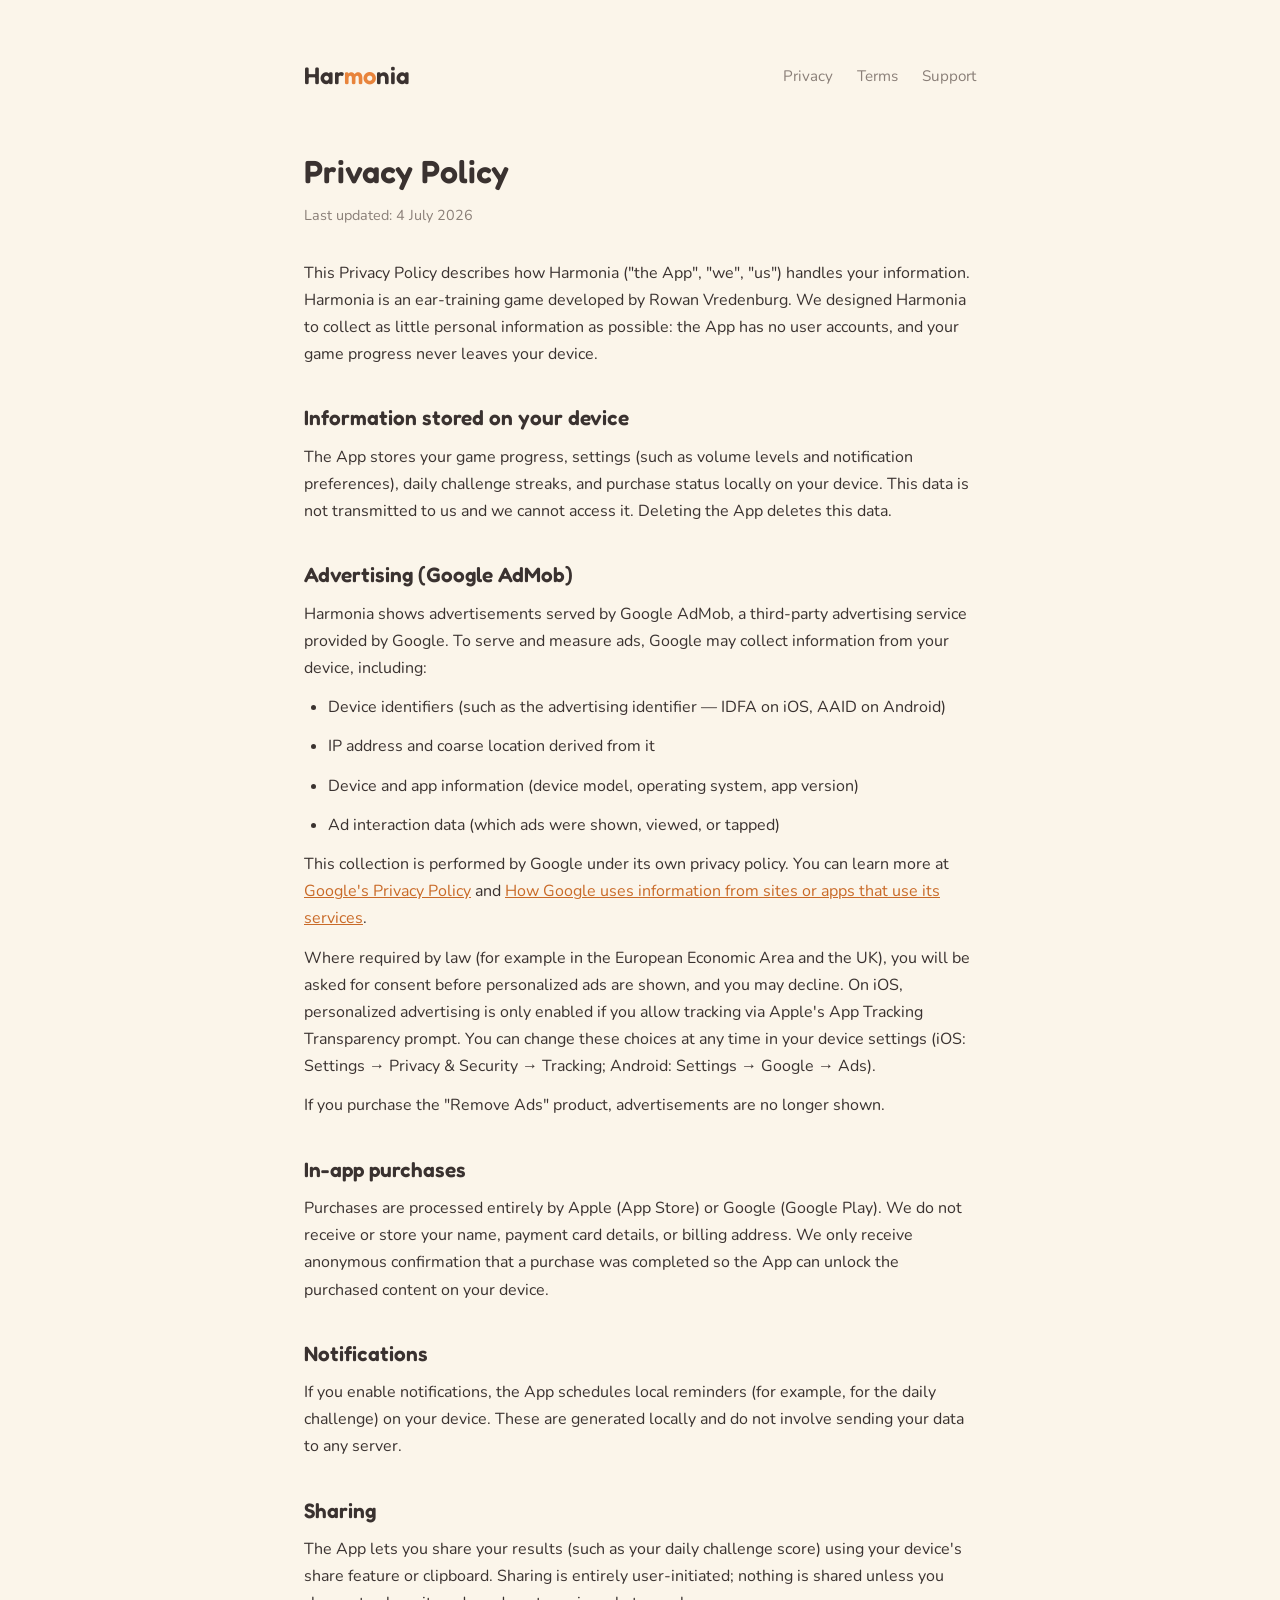
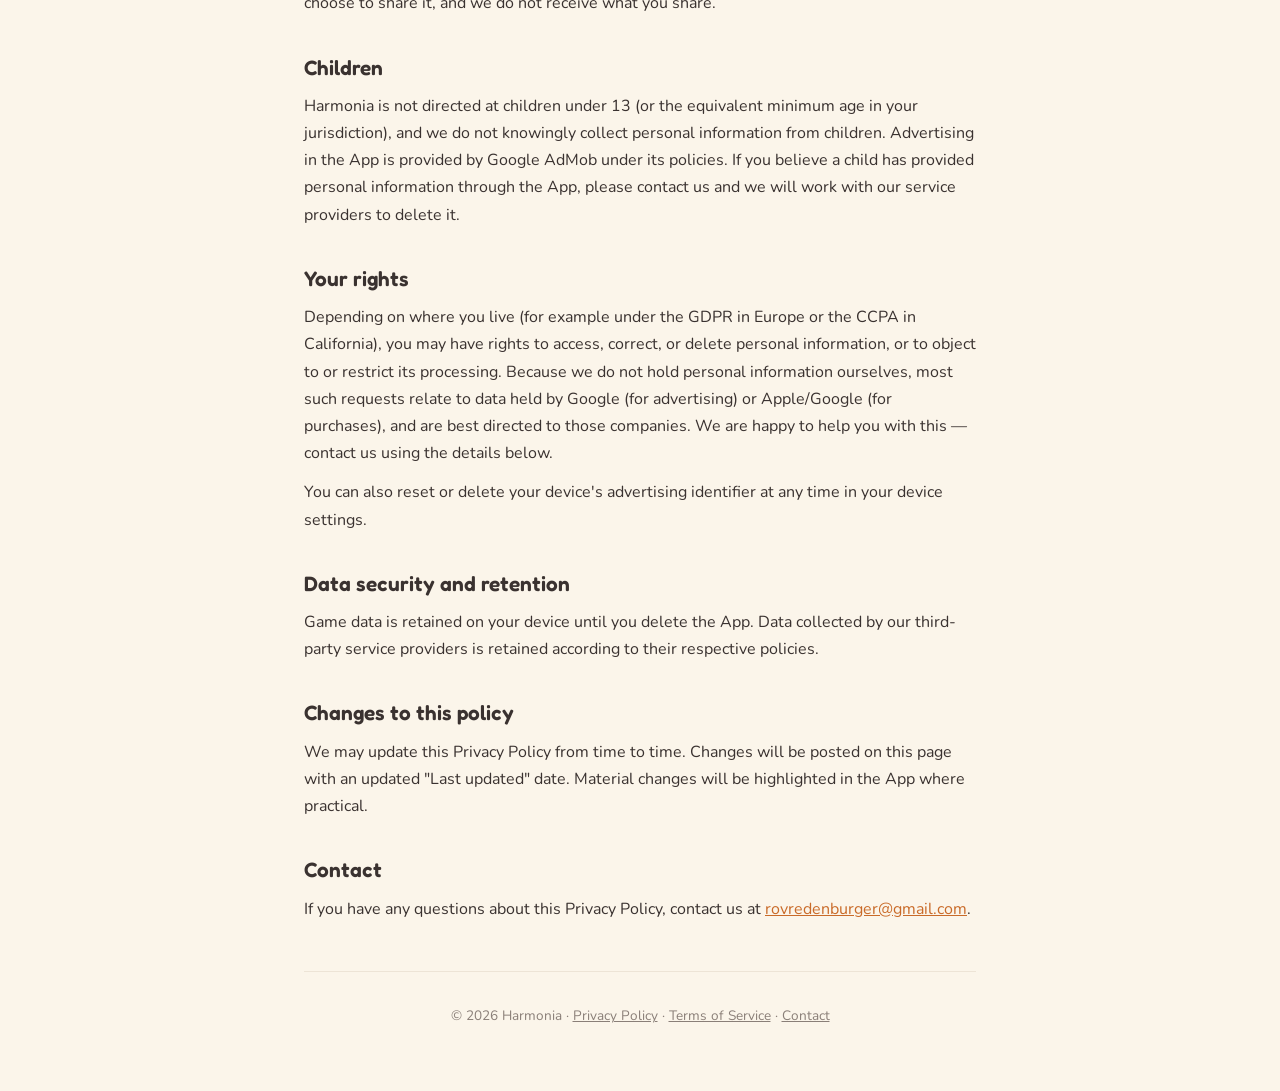
==== privacy/index.html @ 81aa3479 "Initial Harmonia website: landing, privacy policy, terms of service Co-Authored-By: Claude Fable 5 <" ====
<!DOCTYPE html>
<html lang="en">
<head>
<meta charset="UTF-8">
<meta name="viewport" content="width=device-width, initial-scale=1.0">
<title>Privacy Policy — Harmonia</title>
<link rel="preconnect" href="https://fonts.googleapis.com">
<link rel="preconnect" href="https://fonts.gstatic.com" crossorigin>
<link href="https://fonts.googleapis.com/css2?family=Fredoka:wght@400;500;600&family=Nunito:wght@400;600;700&display=swap" rel="stylesheet">
<link rel="stylesheet" href="/style.css">
</head>
<body>
<div class="container">
  <header class="site">
    <a class="brand" href="/">Har<span>mo</span>nia</a>
    <nav>
      <a href="/privacy/">Privacy</a>
      <a href="/terms/">Terms</a>
      <a href="mailto:rovredenburger@gmail.com">Support</a>
    </nav>
  </header>

  <article>
    <h1>Privacy Policy</h1>
    <p class="updated">Last updated: 4 July 2026</p>

    <p>This Privacy Policy describes how Harmonia ("the App", "we", "us") handles your information. Harmonia is an ear-training game developed by Rowan Vredenburg. We designed Harmonia to collect as little personal information as possible: the App has no user accounts, and your game progress never leaves your device.</p>

    <h2>Information stored on your device</h2>
    <p>The App stores your game progress, settings (such as volume levels and notification preferences), daily challenge streaks, and purchase status locally on your device. This data is not transmitted to us and we cannot access it. Deleting the App deletes this data.</p>

    <h2>Advertising (Google AdMob)</h2>
    <p>Harmonia shows advertisements served by Google AdMob, a third-party advertising service provided by Google. To serve and measure ads, Google may collect information from your device, including:</p>
    <ul>
      <li>Device identifiers (such as the advertising identifier — IDFA on iOS, AAID on Android)</li>
      <li>IP address and coarse location derived from it</li>
      <li>Device and app information (device model, operating system, app version)</li>
      <li>Ad interaction data (which ads were shown, viewed, or tapped)</li>
    </ul>
    <p>This collection is performed by Google under its own privacy policy. You can learn more at <a href="https://policies.google.com/privacy" rel="noopener">Google's Privacy Policy</a> and <a href="https://policies.google.com/technologies/partner-sites" rel="noopener">How Google uses information from sites or apps that use its services</a>.</p>
    <p>Where required by law (for example in the European Economic Area and the UK), you will be asked for consent before personalized ads are shown, and you may decline. On iOS, personalized advertising is only enabled if you allow tracking via Apple's App Tracking Transparency prompt. You can change these choices at any time in your device settings (iOS: Settings → Privacy &amp; Security → Tracking; Android: Settings → Google → Ads).</p>
    <p>If you purchase the "Remove Ads" product, advertisements are no longer shown.</p>

    <h2>In-app purchases</h2>
    <p>Purchases are processed entirely by Apple (App Store) or Google (Google Play). We do not receive or store your name, payment card details, or billing address. We only receive anonymous confirmation that a purchase was completed so the App can unlock the purchased content on your device.</p>

    <h2>Notifications</h2>
    <p>If you enable notifications, the App schedules local reminders (for example, for the daily challenge) on your device. These are generated locally and do not involve sending your data to any server.</p>

    <h2>Sharing</h2>
    <p>The App lets you share your results (such as your daily challenge score) using your device's share feature or clipboard. Sharing is entirely user-initiated; nothing is shared unless you choose to share it, and we do not receive what you share.</p>

    <h2>Children</h2>
    <p>Harmonia is not directed at children under 13 (or the equivalent minimum age in your jurisdiction), and we do not knowingly collect personal information from children. Advertising in the App is provided by Google AdMob under its policies. If you believe a child has provided personal information through the App, please contact us and we will work with our service providers to delete it.</p>

    <h2>Your rights</h2>
    <p>Depending on where you live (for example under the GDPR in Europe or the CCPA in California), you may have rights to access, correct, or delete personal information, or to object to or restrict its processing. Because we do not hold personal information ourselves, most such requests relate to data held by Google (for advertising) or Apple/Google (for purchases), and are best directed to those companies. We are happy to help you with this — contact us using the details below.</p>
    <p>You can also reset or delete your device's advertising identifier at any time in your device settings.</p>

    <h2>Data security and retention</h2>
    <p>Game data is retained on your device until you delete the App. Data collected by our third-party service providers is retained according to their respective policies.</p>

    <h2>Changes to this policy</h2>
    <p>We may update this Privacy Policy from time to time. Changes will be posted on this page with an updated "Last updated" date. Material changes will be highlighted in the App where practical.</p>

    <h2>Contact</h2>
    <p>If you have any questions about this Privacy Policy, contact us at <a href="mailto:rovredenburger@gmail.com">rovredenburger@gmail.com</a>.</p>
  </article>

  <footer class="site">
    <p>© 2026 Harmonia · <a href="/privacy/">Privacy Policy</a> · <a href="/terms/">Terms of Service</a> · <a href="mailto:rovredenburger@gmail.com">Contact</a></p>
  </footer>
</div>
</body>
</html>
---- style.css ----
:root {
  --cream: #FBF5EA;
  --ink: #3A3230;
  --accent: #E8843C;
  --accent-dark: #C96A28;
  --card: #FFFFFF;
  --muted: #8A7F78;
}

* { margin: 0; padding: 0; box-sizing: border-box; }

body {
  background: var(--cream);
  color: var(--ink);
  font-family: 'Nunito', -apple-system, sans-serif;
  line-height: 1.7;
  -webkit-font-smoothing: antialiased;
}

h1, h2, h3, .brand {
  font-family: 'Fredoka', 'Nunito', sans-serif;
  font-weight: 600;
}

.container {
  max-width: 720px;
  margin: 0 auto;
  padding: 2rem 1.5rem 4rem;
}

header.site {
  padding: 1.5rem 0;
  display: flex;
  align-items: center;
  justify-content: space-between;
}

.brand {
  font-size: 1.5rem;
  color: var(--ink);
  text-decoration: none;
}

.brand span { color: var(--accent); }

nav a {
  color: var(--muted);
  text-decoration: none;
  margin-left: 1.25rem;
  font-size: 0.95rem;
}

nav a:hover { color: var(--accent); }

.hero {
  text-align: center;
  padding: 4rem 0 3rem;
}

.hero h1 {
  font-size: 3rem;
  margin-bottom: 0.75rem;
}

.hero .tagline {
  font-size: 1.25rem;
  color: var(--muted);
  max-width: 480px;
  margin: 0 auto 2rem;
}

.note-badge {
  font-size: 4rem;
  display: block;
  margin-bottom: 1rem;
}

.cta {
  display: inline-block;
  background: var(--accent);
  color: #fff;
  font-family: 'Fredoka', sans-serif;
  font-size: 1.1rem;
  padding: 0.9rem 2.2rem;
  border-radius: 999px;
  text-decoration: none;
  transition: background 0.15s;
}

.cta:hover { background: var(--accent-dark); }

.cta.soon {
  background: var(--card);
  color: var(--muted);
  border: 2px solid #E5DCCE;
  cursor: default;
}

.features {
  display: grid;
  grid-template-columns: repeat(auto-fit, minmax(200px, 1fr));
  gap: 1rem;
  margin: 3rem 0;
}

.feature {
  background: var(--card);
  border-radius: 20px;
  padding: 1.5rem;
  text-align: center;
  box-shadow: 0 2px 8px rgba(58, 50, 48, 0.06);
}

.feature .emoji { font-size: 2rem; display: block; margin-bottom: 0.5rem; }

.feature h3 { font-size: 1.05rem; margin-bottom: 0.25rem; }

.feature p { font-size: 0.9rem; color: var(--muted); }

article h1 { font-size: 2rem; margin: 1.5rem 0 0.25rem; }

article .updated {
  color: var(--muted);
  font-size: 0.9rem;
  margin-bottom: 2rem;
}

article h2 {
  font-size: 1.3rem;
  margin: 2rem 0 0.5rem;
}

article p, article li { margin-bottom: 0.75rem; }

article ul { padding-left: 1.5rem; }

article a { color: var(--accent-dark); }

footer.site {
  text-align: center;
  color: var(--muted);
  font-size: 0.85rem;
  padding: 2rem 0 0;
  border-top: 1px solid #EDE4D6;
  margin-top: 3rem;
}

footer.site a { color: var(--muted); }
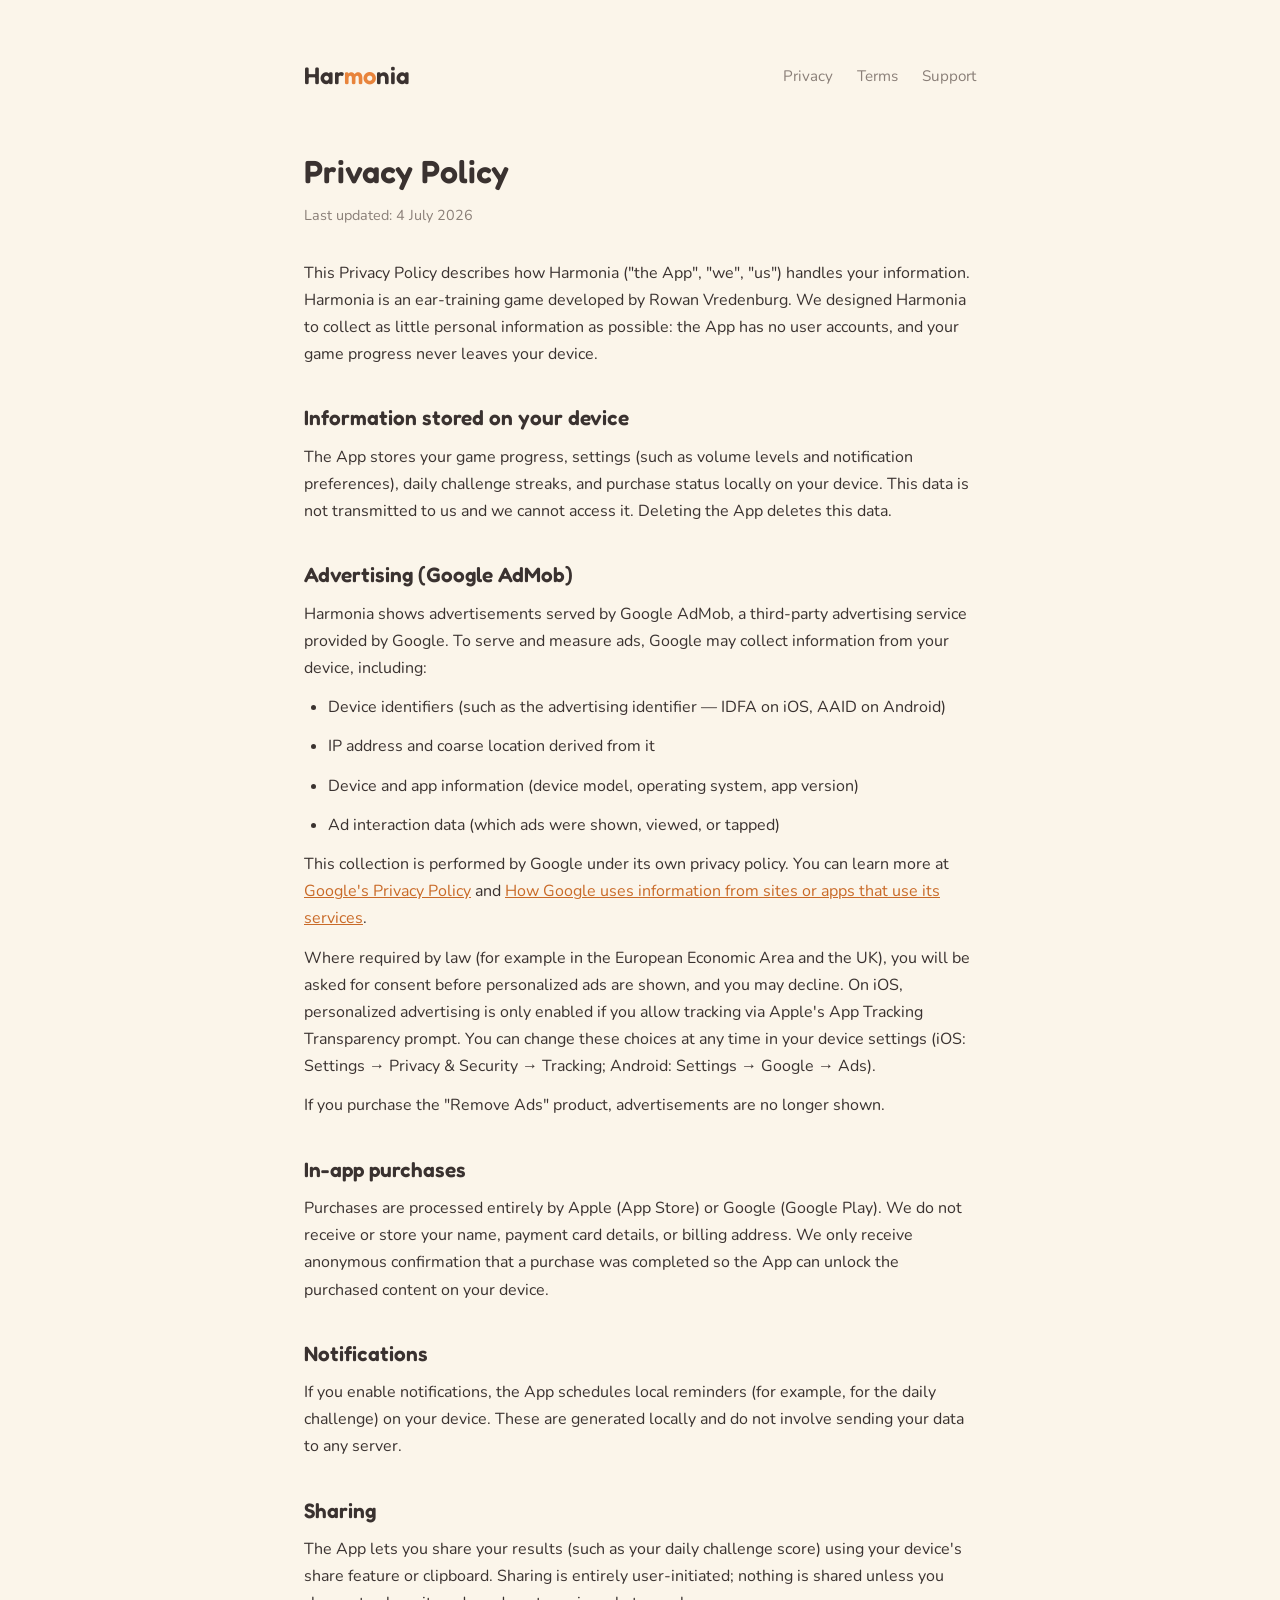
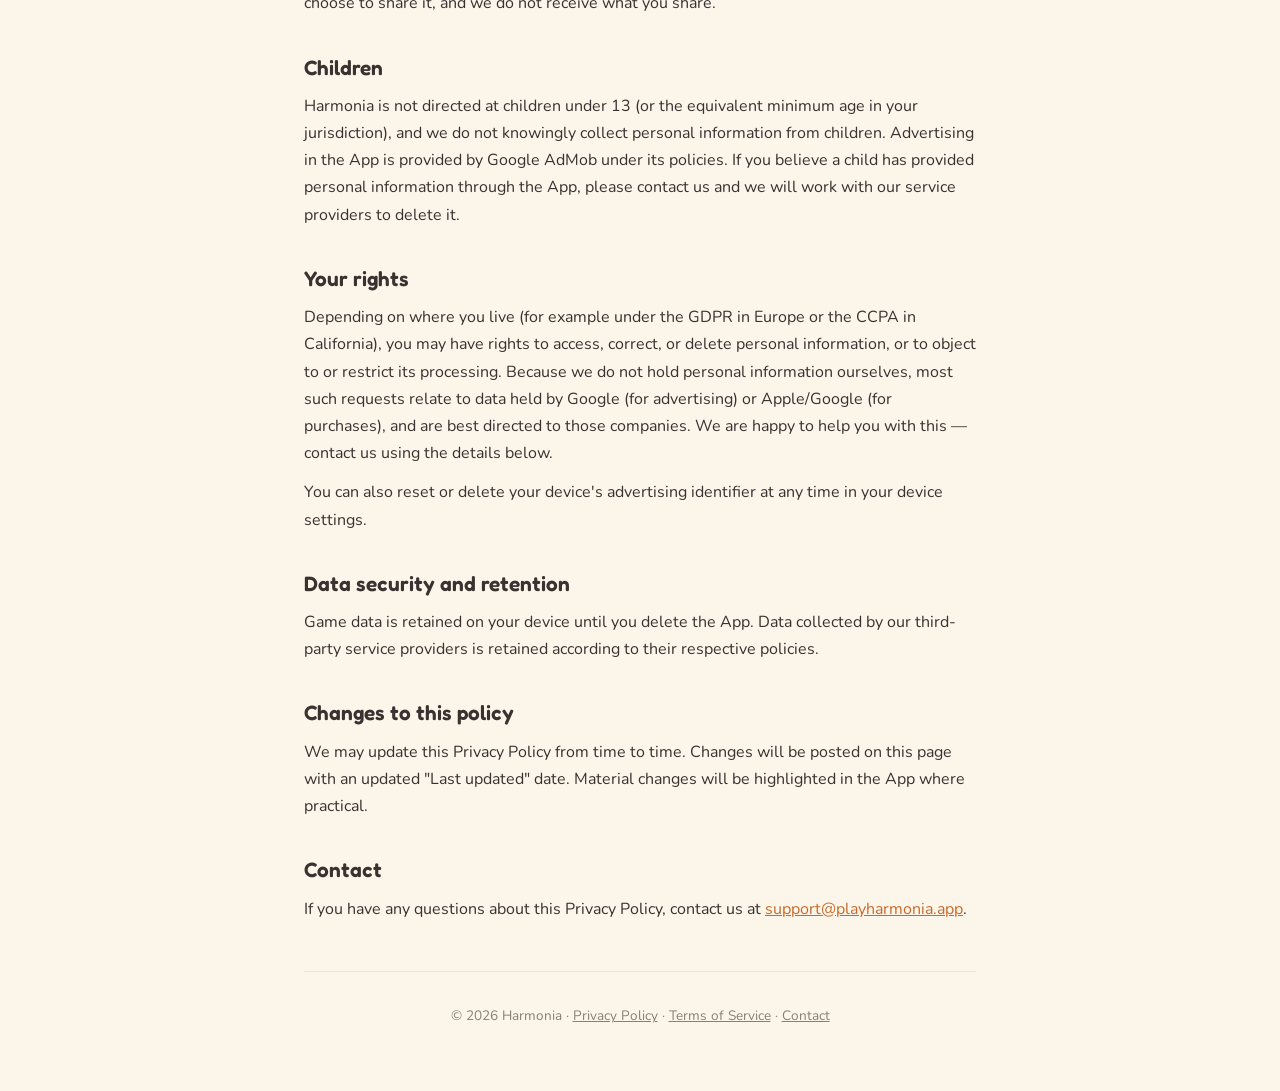
==== commit 261e9292: "Use support@playharmonia.app contact, set Ontario governing law Co-Authored-By: Claude Fable 5 <nore" ====
--- a/privacy/index.html
+++ b/privacy/index.html
@@ -16,7 +16,7 @@
     <nav>
       <a href="/privacy/">Privacy</a>
       <a href="/terms/">Terms</a>
-      <a href="mailto:rovredenburger@gmail.com">Support</a>
+      <a href="mailto:support@playharmonia.app">Support</a>
     </nav>
   </header>
 
@@ -64,11 +64,11 @@
     <p>We may update this Privacy Policy from time to time. Changes will be posted on this page with an updated "Last updated" date. Material changes will be highlighted in the App where practical.</p>
 
     <h2>Contact</h2>
-    <p>If you have any questions about this Privacy Policy, contact us at <a href="mailto:rovredenburger@gmail.com">rovredenburger@gmail.com</a>.</p>
+    <p>If you have any questions about this Privacy Policy, contact us at <a href="mailto:support@playharmonia.app">support@playharmonia.app</a>.</p>
   </article>
 
   <footer class="site">
-    <p>© 2026 Harmonia · <a href="/privacy/">Privacy Policy</a> · <a href="/terms/">Terms of Service</a> · <a href="mailto:rovredenburger@gmail.com">Contact</a></p>
+    <p>© 2026 Harmonia · <a href="/privacy/">Privacy Policy</a> · <a href="/terms/">Terms of Service</a> · <a href="mailto:support@playharmonia.app">Contact</a></p>
   </footer>
 </div>
 </body>
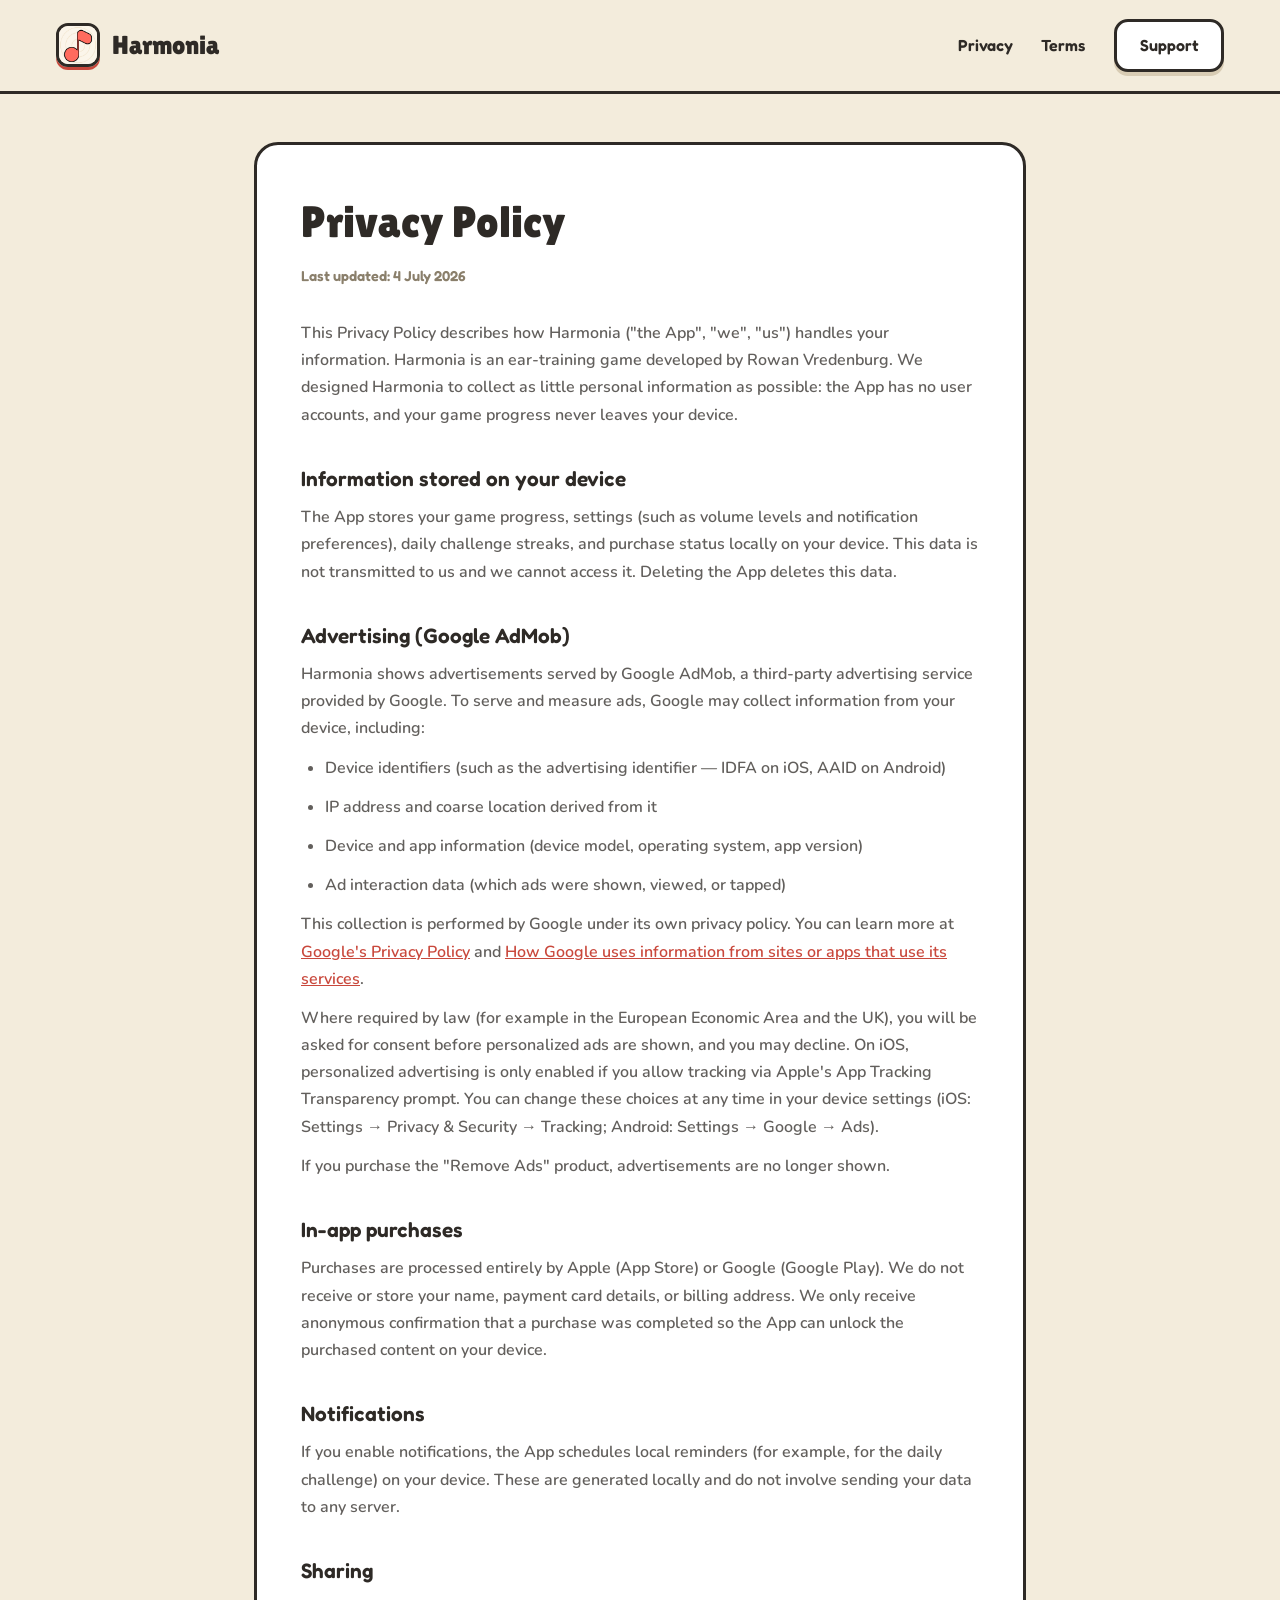
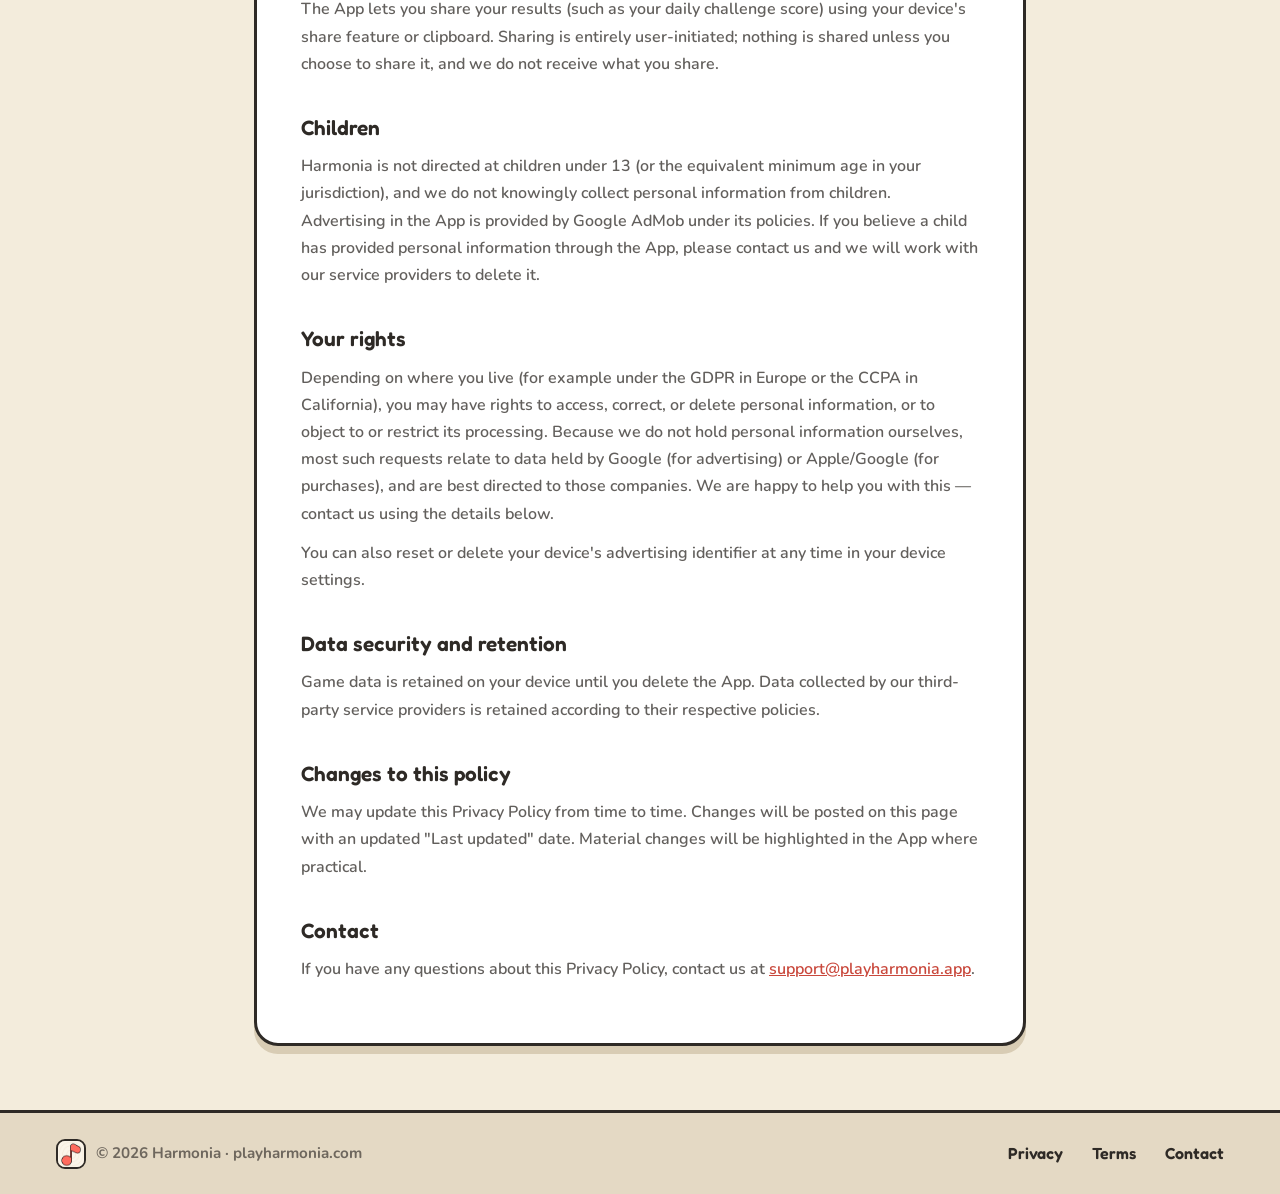
==== commit 9f9db388: "Update site copy and restyle legal pages - New hero: MUSIC PUZZLE GAME chip, two-line headline, shor" ====
--- a/privacy/index.html
+++ b/privacy/index.html
@@ -6,21 +6,26 @@
 <title>Privacy Policy — Harmonia</title>
 <link rel="preconnect" href="https://fonts.googleapis.com">
 <link rel="preconnect" href="https://fonts.gstatic.com" crossorigin>
-<link href="https://fonts.googleapis.com/css2?family=Fredoka:wght@400;500;600&family=Nunito:wght@400;600;700&display=swap" rel="stylesheet">
+<link href="https://fonts.googleapis.com/css2?family=Lilita+One&family=Fredoka:wght@400;500;600;700&family=Nunito:wght@400;600;700;800&display=swap" rel="stylesheet">
+<link rel="icon" type="image/png" href="/assets/icon.png">
 <link rel="stylesheet" href="/style.css">
 </head>
-<body>
+<body class="landing">
+
+<nav class="lp-nav">
+  <a class="lp-brand" href="/">
+    <img src="/assets/icon.png" alt="Harmonia icon">
+    <span>Harmonia</span>
+  </a>
+  <div class="lp-nav-links">
+    <a href="/privacy/">Privacy</a>
+    <a href="/terms/">Terms</a>
+    <a class="lp-btn lp-btn-white" href="mailto:support@playharmonia.app">Support</a>
+  </div>
+</nav>
+
 <div class="container">
-  <header class="site">
-    <a class="brand" href="/">Har<span>mo</span>nia</a>
-    <nav>
-      <a href="/privacy/">Privacy</a>
-      <a href="/terms/">Terms</a>
-      <a href="mailto:support@playharmonia.app">Support</a>
-    </nav>
-  </header>
-
-  <article>
+  <article class="lp-legal">
     <h1>Privacy Policy</h1>
     <p class="updated">Last updated: 4 July 2026</p>
 
@@ -66,10 +71,18 @@
     <h2>Contact</h2>
     <p>If you have any questions about this Privacy Policy, contact us at <a href="mailto:support@playharmonia.app">support@playharmonia.app</a>.</p>
   </article>
+</div>
 
-  <footer class="site">
-    <p>© 2026 Harmonia · <a href="/privacy/">Privacy Policy</a> · <a href="/terms/">Terms of Service</a> · <a href="mailto:support@playharmonia.app">Contact</a></p>
-  </footer>
-</div>
+<footer class="lp-footer">
+  <div class="lp-footer-brand">
+    <img src="/assets/icon.png" alt="">
+    <span>© 2026 Harmonia · playharmonia.com</span>
+  </div>
+  <div class="lp-footer-links">
+    <a href="/privacy/">Privacy</a>
+    <a href="/terms/">Terms</a>
+    <a href="mailto:support@playharmonia.app">Contact</a>
+  </div>
+</footer>
 </body>
 </html>
--- a/style.css
+++ b/style.css
@@ -1,16 +1,30 @@
+/* ============================================================
+   Harmonia — paper & play design language
+   Flat fills · 3px ink outlines · hard offset shadows
+   Lilita One (display) / Fredoka (UI) / Nunito (body)
+   ============================================================ */
+
 :root {
-  --cream: #FBF5EA;
-  --ink: #3A3230;
-  --accent: #E8843C;
-  --accent-dark: #C96A28;
+  --paper: #F3ECDC;
+  --paper-dark: #E4D9C4;
+  --ink: #2E2A26;
+  --ink-soft: rgba(46, 42, 38, 0.6);
+  --muted: #8A7F6B;
+  --coral: #FF6B5E;
+  --coral-dark: #C9483C;
+  --green: #63DD8E;
+  --green-dark: #3DA163;
   --card: #FFFFFF;
-  --muted: #8A7F78;
+  --shadow: #D8CCB4;
+  --cream: #F3ECDC;      /* legacy alias used by legal pages */
+  --accent: #FF6B5E;     /* legacy alias */
+  --accent-dark: #C9483C;/* legacy alias */
 }
 
 * { margin: 0; padding: 0; box-sizing: border-box; }
 
 body {
-  background: var(--cream);
+  background: var(--paper);
   color: var(--ink);
   font-family: 'Nunito', -apple-system, sans-serif;
   line-height: 1.7;
@@ -22,127 +36,520 @@
   font-weight: 600;
 }
 
-.container {
-  max-width: 720px;
-  margin: 0 auto;
-  padding: 2rem 1.5rem 4rem;
-}
-
-header.site {
-  padding: 1.5rem 0;
+a { color: var(--coral-dark); }
+
+/* ------------------------------------------------------------
+   Shared buttons
+   ------------------------------------------------------------ */
+.lp-btn {
+  display: inline-flex;
+  align-items: center;
+  justify-content: center;
+  gap: 10px;
+  font-family: 'Fredoka', sans-serif;
+  font-weight: 600;
+  font-size: 1rem;
+  text-decoration: none;
+  border: 3px solid var(--ink);
+  border-radius: 14px;
+  padding: 0.6rem 1.4rem;
+  transition: transform 0.08s ease, box-shadow 0.08s ease;
+}
+
+.lp-btn:active { transform: translateY(3px); box-shadow: none !important; }
+
+.lp-btn-white {
+  background: var(--card);
+  color: var(--ink);
+  box-shadow: 0 4px 0 var(--shadow);
+}
+
+.lp-btn-coral {
+  background: var(--coral);
+  color: #fff;
+  box-shadow: 0 4px 0 var(--coral-dark);
+}
+
+.lp-btn-big {
+  font-size: 1.2rem;
+  border-radius: 18px;
+  padding: 1rem 2rem;
+  box-shadow: 0 6px 0 var(--shadow);
+}
+
+.lp-btn-coral.lp-btn-big {
+  font-family: 'Lilita One', 'Fredoka', sans-serif;
+  font-weight: 400;
+  letter-spacing: 0.02em;
+  box-shadow: 0 6px 0 var(--coral-dark);
+}
+
+/* ------------------------------------------------------------
+   Nav
+   ------------------------------------------------------------ */
+.lp-nav {
   display: flex;
   align-items: center;
   justify-content: space-between;
-}
-
-.brand {
-  font-size: 1.5rem;
+  padding: 1.2rem 3.5rem;
+  border-bottom: 3px solid var(--ink);
+  background: var(--paper);
+  flex-wrap: wrap;
+  gap: 1rem;
+}
+
+.lp-brand {
+  display: flex;
+  align-items: center;
+  gap: 12px;
+  text-decoration: none;
+  color: var(--ink);
+  font-family: 'Lilita One', 'Fredoka', sans-serif;
+  font-size: 1.6rem;
+}
+
+.lp-brand img {
+  width: 44px;
+  height: 44px;
+  border-radius: 12px;
+  border: 3px solid var(--ink);
+  box-shadow: 0 3px 0 var(--coral-dark);
+}
+
+.lp-nav-links {
+  display: flex;
+  align-items: center;
+  gap: 1.8rem;
+}
+
+.lp-nav-links > a:not(.lp-btn) {
+  font-family: 'Fredoka', sans-serif;
+  font-weight: 600;
   color: var(--ink);
   text-decoration: none;
 }
 
-.brand span { color: var(--accent); }
-
-nav a {
+.lp-nav-links > a:not(.lp-btn):hover { color: var(--coral); }
+
+/* ------------------------------------------------------------
+   Hero
+   ------------------------------------------------------------ */
+.lp-hero {
+  position: relative;
+  display: flex;
+  gap: 3.5rem;
+  align-items: center;
+  padding: 4.5rem 3.5rem 5rem;
+  max-width: 1440px;
+  margin: 0 auto;
+  overflow: hidden;
+}
+
+/* staff-line motif behind the hero */
+.lp-hero::before {
+  content: "";
+  position: absolute;
+  top: 120px;
+  left: 0;
+  right: 0;
+  height: 120px;
+  background: repeating-linear-gradient(180deg, transparent 0 24px, var(--paper-dark) 24px 27px);
+  opacity: 0.55;
+  pointer-events: none;
+}
+
+.lp-hero-copy {
+  position: relative;
+  flex: 1;
+  max-width: 680px;
+}
+
+.lp-badge {
+  display: inline-block;
+  padding: 0.35rem 1rem;
+  border-radius: 999px;
+  background: #B3E0C5;
+  border: 3px solid var(--ink);
+  font-family: 'Fredoka', sans-serif;
+  font-weight: 600;
+  font-size: 0.85rem;
+  letter-spacing: 0.15em;
+}
+
+.lp-headline {
+  font-family: 'Lilita One', 'Fredoka', sans-serif;
+  font-weight: 400;
+  font-size: clamp(3rem, 6vw, 4.75rem);
+  line-height: 1.02;
+  margin-top: 1.4rem;
+  color: var(--ink);
+}
+
+.lp-headline span { color: var(--coral); }
+
+.lp-lede {
+  font-weight: 700;
+  font-size: 1.2rem;
+  line-height: 1.55;
+  color: rgba(46, 42, 38, 0.75);
+  margin-top: 1.4rem;
+  max-width: 560px;
+}
+
+.lp-hero-ctas {
+  display: flex;
+  align-items: center;
+  gap: 1.1rem;
+  margin-top: 2.1rem;
+  flex-wrap: wrap;
+}
+
+.lp-store-badges {
+  display: flex;
+  gap: 0.9rem;
+  margin-top: 1.9rem;
+  flex-wrap: wrap;
+}
+
+.lp-store-badge {
+  display: flex;
+  align-items: center;
+  gap: 12px;
+  height: 54px;
+  padding: 0 1.2rem;
+  border-radius: 14px;
+  background: var(--ink);
+  color: #fff;
+  text-decoration: none;
+  font-family: 'Fredoka', sans-serif;
+  font-weight: 600;
+  font-size: 1.05rem;
+  line-height: 1.15;
+}
+
+.lp-store-badge svg {
+  width: 26px;
+  height: 26px;
+  flex: none;
+}
+
+.lp-play-circle {
+  width: 30px;
+  height: 30px;
+  border-radius: 50%;
+  background: #fff;
+  border: 3px solid var(--ink);
+  flex: none;
+  position: relative;
+}
+
+.lp-play-circle::after {
+  content: "";
+  position: absolute;
+  left: 9px;
+  top: 6px;
+  border-left: 10px solid var(--coral);
+  border-top: 6px solid transparent;
+  border-bottom: 6px solid transparent;
+}
+
+.lp-store-badge small {
+  display: block;
+  font-size: 0.6rem;
+  letter-spacing: 0.1em;
+  color: rgba(255, 255, 255, 0.7);
+}
+
+/* ------------------------------------------------------------
+   Phone + screenshot carousel
+   ------------------------------------------------------------ */
+.lp-hero-phone {
+  position: relative;
+  flex: none;
+  transform: rotate(2deg);
+}
+
+.lp-phone {
+  width: 330px;
+  height: 660px;
+  border-radius: 32px;
+  border: 3px solid var(--ink);
+  box-shadow: 0 10px 0 #CDBFA3;
+  background: var(--paper);
+  overflow: hidden;
+}
+
+.lp-phone-screen {
+  position: relative;
+  width: 100%;
+  height: 100%;
+}
+
+.lp-shot {
+  position: absolute;
+  inset: 0;
+  width: 100%;
+  height: 100%;
+  object-fit: cover;
+  opacity: 0;
+  transition: opacity 0.8s ease;
+}
+
+.lp-shot.active { opacity: 1; }
+
+.lp-shot-placeholder {
+  position: absolute;
+  inset: 0;
+  display: flex;
+  flex-direction: column;
+  align-items: center;
+  justify-content: center;
+  gap: 1rem;
+  text-align: center;
+  padding: 2rem;
+}
+
+.lp-shot-placeholder img {
+  width: 96px;
+  height: 96px;
+  border-radius: 24px;
+  border: 3px solid var(--ink);
+  box-shadow: 0 5px 0 var(--shadow);
+}
+
+.lp-shot-placeholder p {
+  font-family: 'Fredoka', sans-serif;
+  font-weight: 600;
   color: var(--muted);
+}
+
+.lp-sticker {
+  position: absolute;
+  top: -16px;
+  right: -18px;
+  padding: 0.5rem 1rem;
+  border-radius: 12px;
+  background: var(--green);
+  border: 3px solid var(--ink);
+  box-shadow: 0 4px 0 var(--green-dark);
+  font-family: 'Fredoka', sans-serif;
+  font-weight: 600;
+  font-size: 0.95rem;
+  transform: rotate(6deg);
+  white-space: nowrap;
+}
+
+/* ------------------------------------------------------------
+   Features
+   ------------------------------------------------------------ */
+.lp-features {
+  padding: 4rem 3.5rem 4.5rem;
+  background: var(--paper-dark);
+  border-top: 3px solid var(--ink);
+}
+
+.lp-features h2 {
+  font-family: 'Lilita One', 'Fredoka', sans-serif;
+  font-weight: 400;
+  font-size: clamp(2rem, 4vw, 2.75rem);
+  text-align: center;
+}
+
+.lp-features-sub {
+  text-align: center;
+  font-weight: 700;
+  font-size: 1.1rem;
+  color: var(--ink-soft);
+  margin: 0.5rem 0 2.5rem;
+}
+
+.lp-feature-grid {
+  display: grid;
+  grid-template-columns: repeat(auto-fit, minmax(240px, 1fr));
+  gap: 1.5rem;
+  max-width: 1330px;
+  margin: 0 auto;
+}
+
+.lp-feature-card {
+  background: var(--card);
+  border: 3px solid var(--ink);
+  border-radius: 20px;
+  box-shadow: 0 6px 0 #CDBFA3;
+  padding: 1.6rem 1.5rem;
+}
+
+.lp-feature-icon {
+  width: 56px;
+  height: 56px;
+  border-radius: 16px;
+  background: var(--paper);
+  border: 3px solid var(--ink);
+  display: flex;
+  align-items: center;
+  justify-content: center;
+  overflow: hidden;
+}
+
+.lp-feature-icon img {
+  width: 40px;
+  height: 40px;
+  border-radius: 10px;
+}
+
+.lp-feature-card h3 {
+  font-size: 1.3rem;
+  margin-top: 1rem;
+}
+
+.lp-feature-card p {
+  font-weight: 600;
+  font-size: 0.95rem;
+  line-height: 1.55;
+  color: rgba(46, 42, 38, 0.65);
+  margin-top: 0.5rem;
+}
+
+/* ------------------------------------------------------------
+   CTA band
+   ------------------------------------------------------------ */
+.lp-cta-band {
+  padding: 4rem 3.5rem;
+  border-top: 3px solid var(--ink);
+}
+
+.lp-cta-card {
+  max-width: 900px;
+  margin: 0 auto;
+  background: var(--coral);
+  border: 3px solid var(--ink);
+  border-radius: 24px;
+  box-shadow: 0 8px 0 var(--coral-dark);
+  padding: 2.75rem 3rem;
+  text-align: center;
+}
+
+.lp-cta-card h2 {
+  font-family: 'Lilita One', 'Fredoka', sans-serif;
+  font-weight: 400;
+  font-size: clamp(2rem, 4vw, 2.75rem);
+  color: #fff;
+  margin-bottom: 1.4rem;
+}
+
+.lp-cta-card p {
+  font-weight: 700;
+  font-size: 1.1rem;
+  color: #FFE2DD;
+  margin: 0.5rem 0 1.6rem;
+}
+
+/* ------------------------------------------------------------
+   Landing footer
+   ------------------------------------------------------------ */
+.lp-footer {
+  display: flex;
+  align-items: center;
+  justify-content: space-between;
+  padding: 1.6rem 3.5rem;
+  border-top: 3px solid var(--ink);
+  background: var(--paper-dark);
+  flex-wrap: wrap;
+  gap: 1rem;
+}
+
+.lp-footer-brand {
+  display: flex;
+  align-items: center;
+  gap: 10px;
+  font-weight: 700;
+  font-size: 0.95rem;
+  color: rgba(46, 42, 38, 0.65);
+}
+
+.lp-footer-brand img {
+  width: 30px;
+  height: 30px;
+  border-radius: 9px;
+  border: 2.5px solid var(--ink);
+}
+
+.lp-footer-links {
+  display: flex;
+  gap: 1.8rem;
+}
+
+.lp-footer-links a {
+  font-family: 'Fredoka', sans-serif;
+  font-weight: 600;
+  color: var(--ink);
   text-decoration: none;
-  margin-left: 1.25rem;
-  font-size: 0.95rem;
-}
-
-nav a:hover { color: var(--accent); }
-
-.hero {
-  text-align: center;
-  padding: 4rem 0 3rem;
-}
-
-.hero h1 {
-  font-size: 3rem;
-  margin-bottom: 0.75rem;
-}
-
-.hero .tagline {
-  font-size: 1.25rem;
-  color: var(--muted);
-  max-width: 480px;
-  margin: 0 auto 2rem;
-}
-
-.note-badge {
-  font-size: 4rem;
-  display: block;
-  margin-bottom: 1rem;
-}
-
-.cta {
-  display: inline-block;
-  background: var(--accent);
-  color: #fff;
-  font-family: 'Fredoka', sans-serif;
-  font-size: 1.1rem;
-  padding: 0.9rem 2.2rem;
-  border-radius: 999px;
-  text-decoration: none;
-  transition: background 0.15s;
-}
-
-.cta:hover { background: var(--accent-dark); }
-
-.cta.soon {
+}
+
+.lp-footer-links a:hover { color: var(--coral); }
+
+/* ------------------------------------------------------------
+   Responsive
+   ------------------------------------------------------------ */
+@media (max-width: 980px) {
+  .lp-hero { flex-direction: column; padding: 3rem 1.5rem; }
+  .lp-hero-phone { transform: rotate(0deg); margin-top: 1rem; }
+  .lp-nav, .lp-features, .lp-cta-band, .lp-footer { padding-left: 1.5rem; padding-right: 1.5rem; }
+  .lp-sticker { right: 0; }
+}
+
+@media (max-width: 480px) {
+  .lp-phone { width: 280px; height: 560px; }
+  .lp-nav-links { gap: 1rem; }
+}
+
+/* ============================================================
+   Legal pages (privacy / terms) — landing-style card layout
+   ============================================================ */
+.container {
+  max-width: 820px;
+  margin: 0 auto;
+  padding: 3rem 1.5rem 4rem;
+}
+
+.lp-legal {
   background: var(--card);
-  color: var(--muted);
-  border: 2px solid #E5DCCE;
-  cursor: default;
-}
-
-.features {
-  display: grid;
-  grid-template-columns: repeat(auto-fit, minmax(200px, 1fr));
-  gap: 1rem;
-  margin: 3rem 0;
-}
-
-.feature {
-  background: var(--card);
-  border-radius: 20px;
-  padding: 1.5rem;
-  text-align: center;
-  box-shadow: 0 2px 8px rgba(58, 50, 48, 0.06);
-}
-
-.feature .emoji { font-size: 2rem; display: block; margin-bottom: 0.5rem; }
-
-.feature h3 { font-size: 1.05rem; margin-bottom: 0.25rem; }
-
-.feature p { font-size: 0.9rem; color: var(--muted); }
-
-article h1 { font-size: 2rem; margin: 1.5rem 0 0.25rem; }
-
-article .updated {
+  border: 3px solid var(--ink);
+  border-radius: 24px;
+  box-shadow: 0 8px 0 var(--shadow);
+  padding: 2.5rem 2.75rem 3rem;
+}
+
+.lp-legal h1 {
+  font-family: 'Lilita One', 'Fredoka', sans-serif;
+  font-weight: 400;
+  font-size: clamp(2rem, 4vw, 2.75rem);
+  margin-bottom: 0.25rem;
+}
+
+.lp-legal .updated {
+  font-family: 'Fredoka', sans-serif;
+  font-weight: 600;
   color: var(--muted);
   font-size: 0.9rem;
   margin-bottom: 2rem;
 }
 
-article h2 {
+.lp-legal h2 {
   font-size: 1.3rem;
   margin: 2rem 0 0.5rem;
 }
 
-article p, article li { margin-bottom: 0.75rem; }
-
-article ul { padding-left: 1.5rem; }
-
-article a { color: var(--accent-dark); }
-
-footer.site {
-  text-align: center;
-  color: var(--muted);
-  font-size: 0.85rem;
-  padding: 2rem 0 0;
-  border-top: 1px solid #EDE4D6;
-  margin-top: 3rem;
-}
-
-footer.site a { color: var(--muted); }
+.lp-legal p, .lp-legal li {
+  font-weight: 600;
+  color: rgba(46, 42, 38, 0.75);
+  margin-bottom: 0.75rem;
+}
+
+.lp-legal ul { padding-left: 1.5rem; }
+
+.lp-legal a { color: var(--coral-dark); }
+
+@media (max-width: 600px) {
+  .lp-legal { padding: 1.75rem 1.4rem 2rem; }
+}
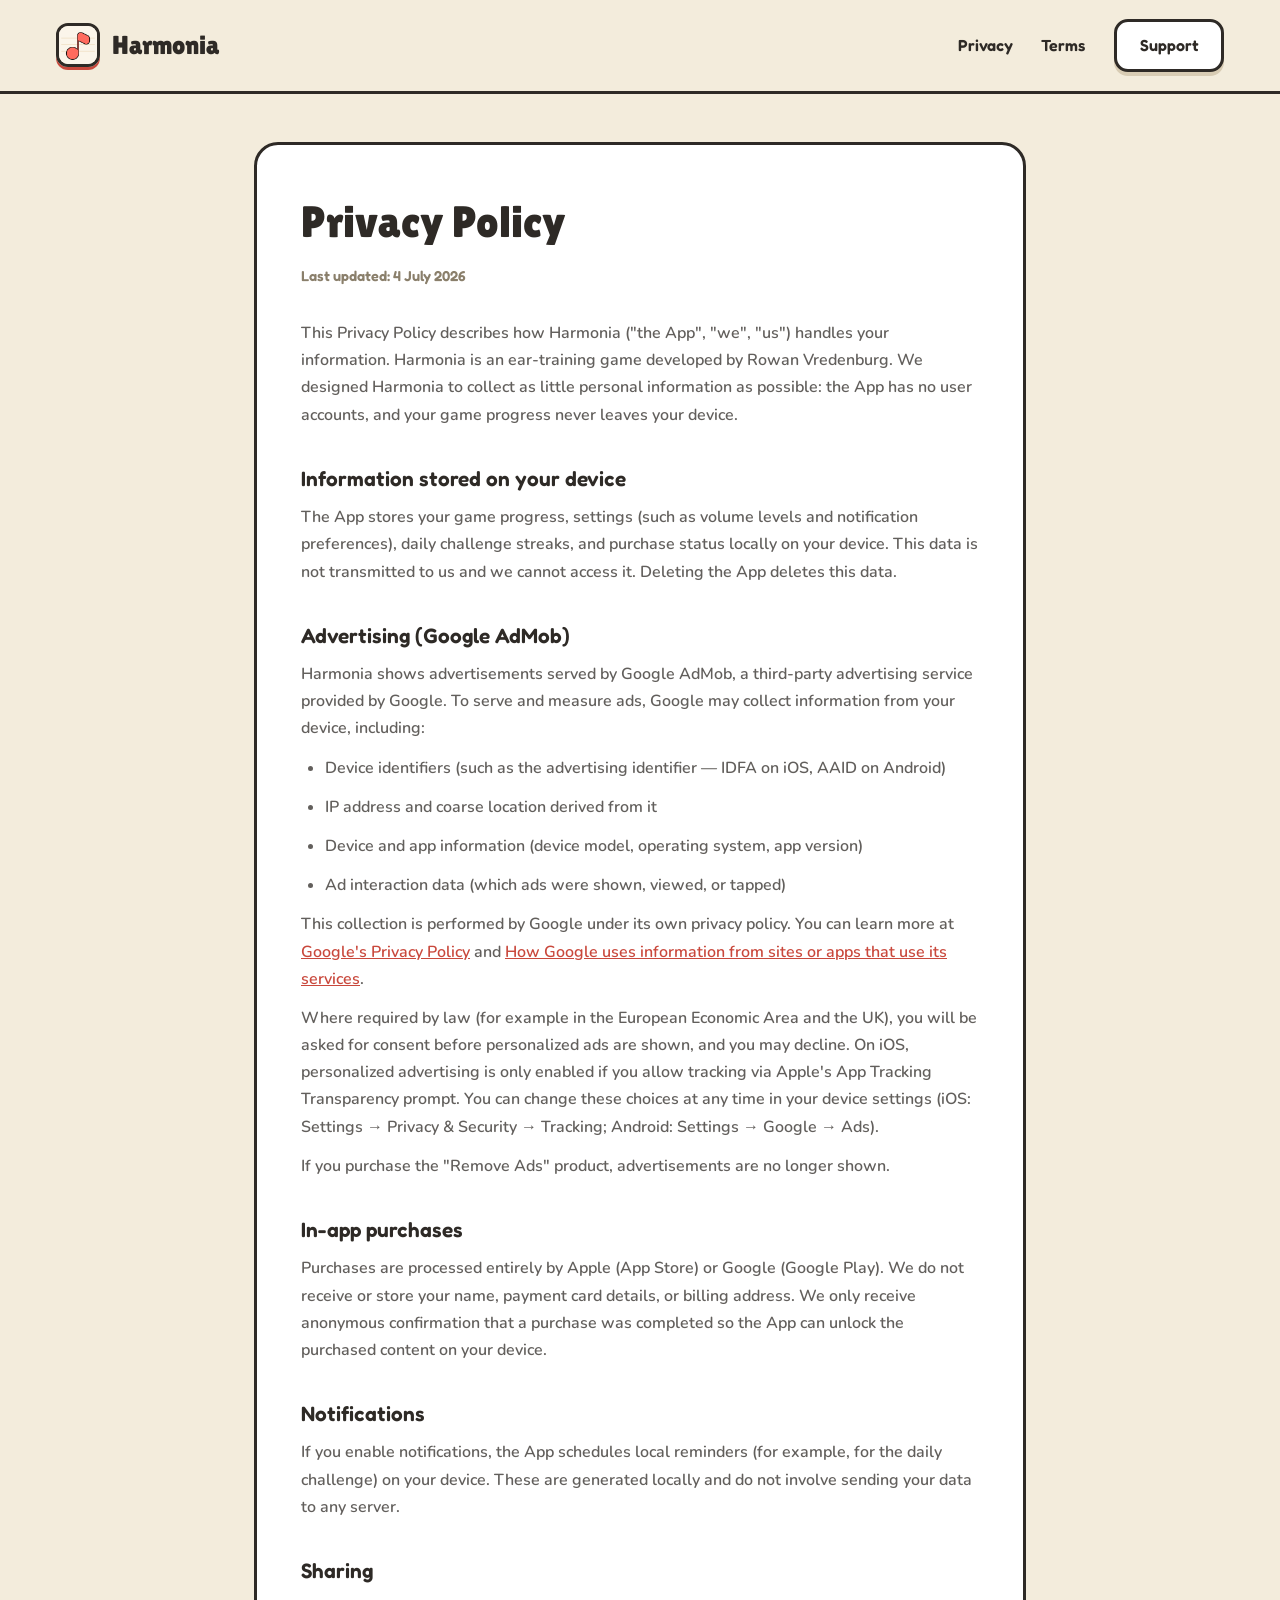
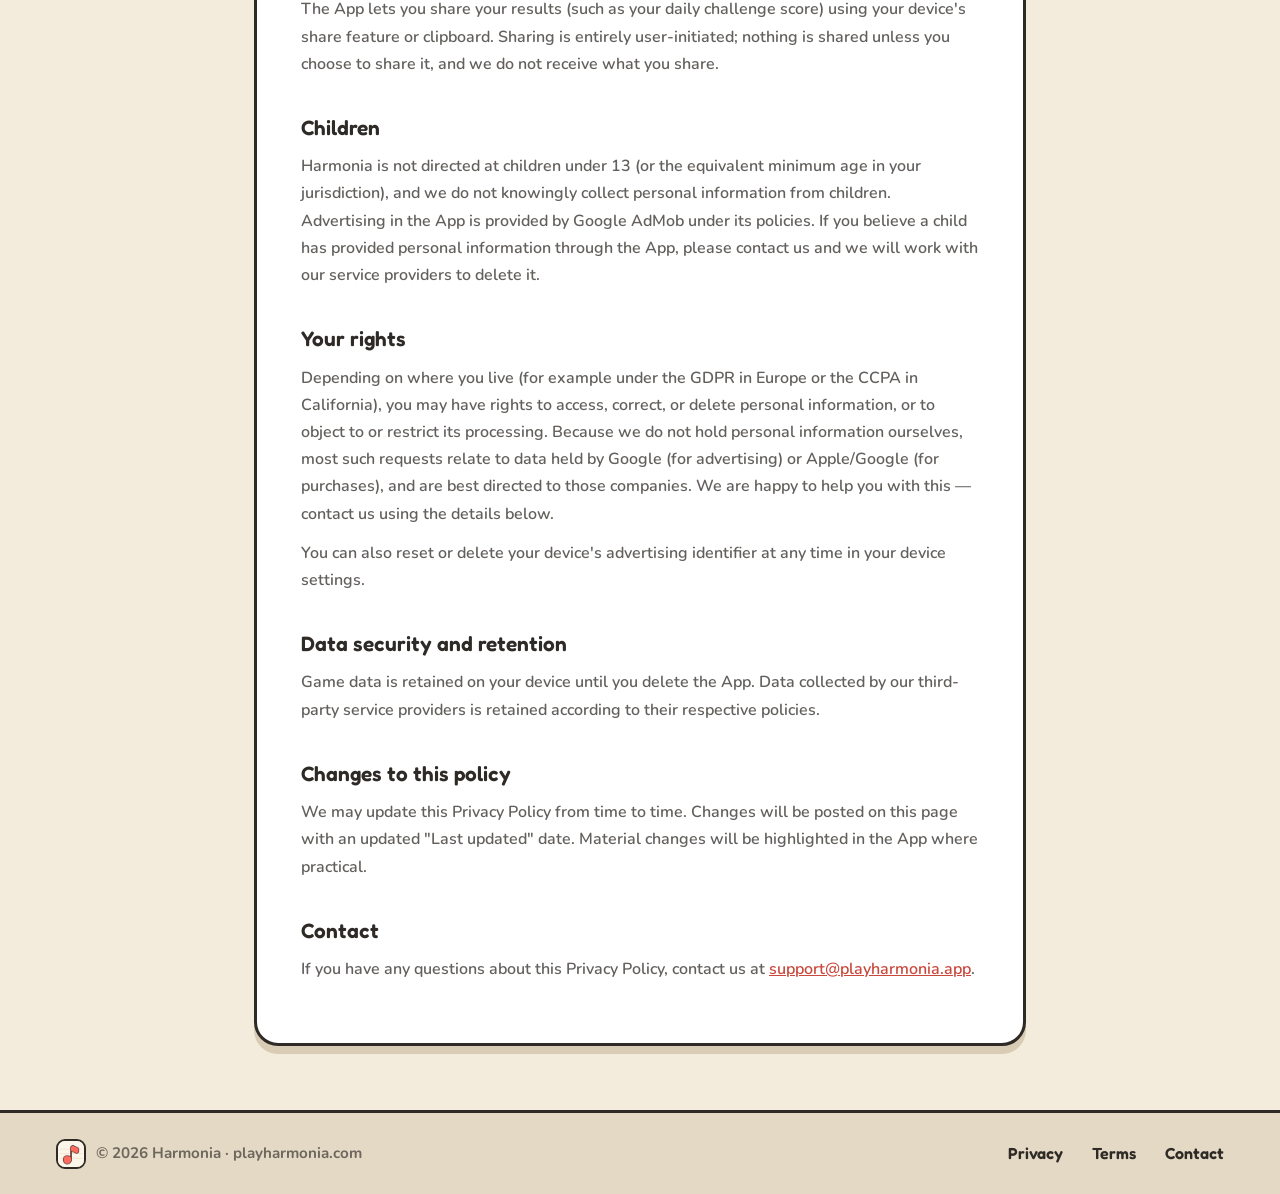
==== commit 4a81f769: "Website: new icon, hero video carousel, tighter feature cards - Swap site icon to harmonia_icon_r1.p" ====
--- a/privacy/index.html
+++ b/privacy/index.html
@@ -7,14 +7,14 @@
 <link rel="preconnect" href="https://fonts.googleapis.com">
 <link rel="preconnect" href="https://fonts.gstatic.com" crossorigin>
 <link href="https://fonts.googleapis.com/css2?family=Lilita+One&family=Fredoka:wght@400;500;600;700&family=Nunito:wght@400;600;700;800&display=swap" rel="stylesheet">
-<link rel="icon" type="image/png" href="/assets/icon.png">
+<link rel="icon" type="image/png" href="/assets/harmonia_icon_r1.png">
 <link rel="stylesheet" href="/style.css">
 </head>
 <body class="landing">
 
 <nav class="lp-nav">
   <a class="lp-brand" href="/">
-    <img src="/assets/icon.png" alt="Harmonia icon">
+    <img src="/assets/harmonia_icon_r1.png" alt="Harmonia icon">
     <span>Harmonia</span>
   </a>
   <div class="lp-nav-links">
@@ -75,7 +75,7 @@
 
 <footer class="lp-footer">
   <div class="lp-footer-brand">
-    <img src="/assets/icon.png" alt="">
+    <img src="/assets/harmonia_icon_r1.png" alt="">
     <span>© 2026 Harmonia · playharmonia.com</span>
   </div>
   <div class="lp-footer-links">
--- a/style.css
+++ b/style.css
@@ -285,17 +285,84 @@
   height: 100%;
 }
 
-.lp-shot {
+.lp-slide {
+  position: absolute;
+  inset: 0;
+  opacity: 0;
+  transition: opacity 0.6s ease;
+  pointer-events: none;
+}
+
+.lp-slide.active { opacity: 1; pointer-events: auto; }
+
+.lp-shot,
+.lp-video {
   position: absolute;
   inset: 0;
   width: 100%;
   height: 100%;
   object-fit: cover;
-  opacity: 0;
-  transition: opacity 0.8s ease;
-}
-
-.lp-shot.active { opacity: 1; }
+}
+
+/* Speaker toggle overlaid on the video slide. */
+.lp-sound-btn {
+  position: absolute;
+  bottom: 12px;
+  right: 12px;
+  width: 40px;
+  height: 40px;
+  border-radius: 50%;
+  border: 3px solid var(--ink);
+  background: var(--card);
+  box-shadow: 0 3px 0 var(--shadow);
+  font-size: 1rem;
+  line-height: 1;
+  cursor: pointer;
+  z-index: 3;
+}
+.lp-sound-btn:active { transform: translateY(2px); box-shadow: 0 1px 0 var(--shadow); }
+
+/* Prev / next arrows sit just outside the phone. */
+.lp-arrow {
+  position: absolute;
+  top: 50%;
+  transform: translateY(-50%);
+  width: 44px;
+  height: 44px;
+  border-radius: 50%;
+  border: 3px solid var(--ink);
+  background: var(--card);
+  box-shadow: 0 4px 0 var(--shadow);
+  font-family: 'Fredoka', sans-serif;
+  font-size: 1.6rem;
+  line-height: 1;
+  color: var(--ink);
+  cursor: pointer;
+  z-index: 4;
+}
+.lp-arrow:hover { background: var(--coral); color: #fff; }
+.lp-arrow:active { transform: translateY(calc(-50% + 2px)); box-shadow: 0 2px 0 var(--shadow); }
+.lp-arrow-prev { left: 10px; }
+.lp-arrow-next { right: 10px; }
+
+/* Dot indicators below the phone. */
+.lp-dots {
+  display: flex;
+  justify-content: center;
+  gap: 0.5rem;
+  margin-top: 1.25rem;
+}
+.lp-dot {
+  width: 11px;
+  height: 11px;
+  border-radius: 50%;
+  border: 2px solid var(--ink);
+  background: transparent;
+  padding: 0;
+  cursor: pointer;
+  transition: background 0.2s ease;
+}
+.lp-dot.active { background: var(--coral); }
 
 .lp-shot-placeholder {
   position: absolute;
@@ -376,7 +443,7 @@
   border: 3px solid var(--ink);
   border-radius: 20px;
   box-shadow: 0 6px 0 #CDBFA3;
-  padding: 1.6rem 1.5rem;
+  padding: 1.1rem 1.2rem;
 }
 
 .lp-feature-icon {
@@ -398,16 +465,16 @@
 }
 
 .lp-feature-card h3 {
-  font-size: 1.3rem;
-  margin-top: 1rem;
+  font-size: 1.25rem;
+  margin-top: 0;
 }
 
 .lp-feature-card p {
   font-weight: 600;
   font-size: 0.95rem;
-  line-height: 1.55;
+  line-height: 1.45;
   color: rgba(46, 42, 38, 0.65);
-  margin-top: 0.5rem;
+  margin-top: 0.4rem;
 }
 
 /* ------------------------------------------------------------
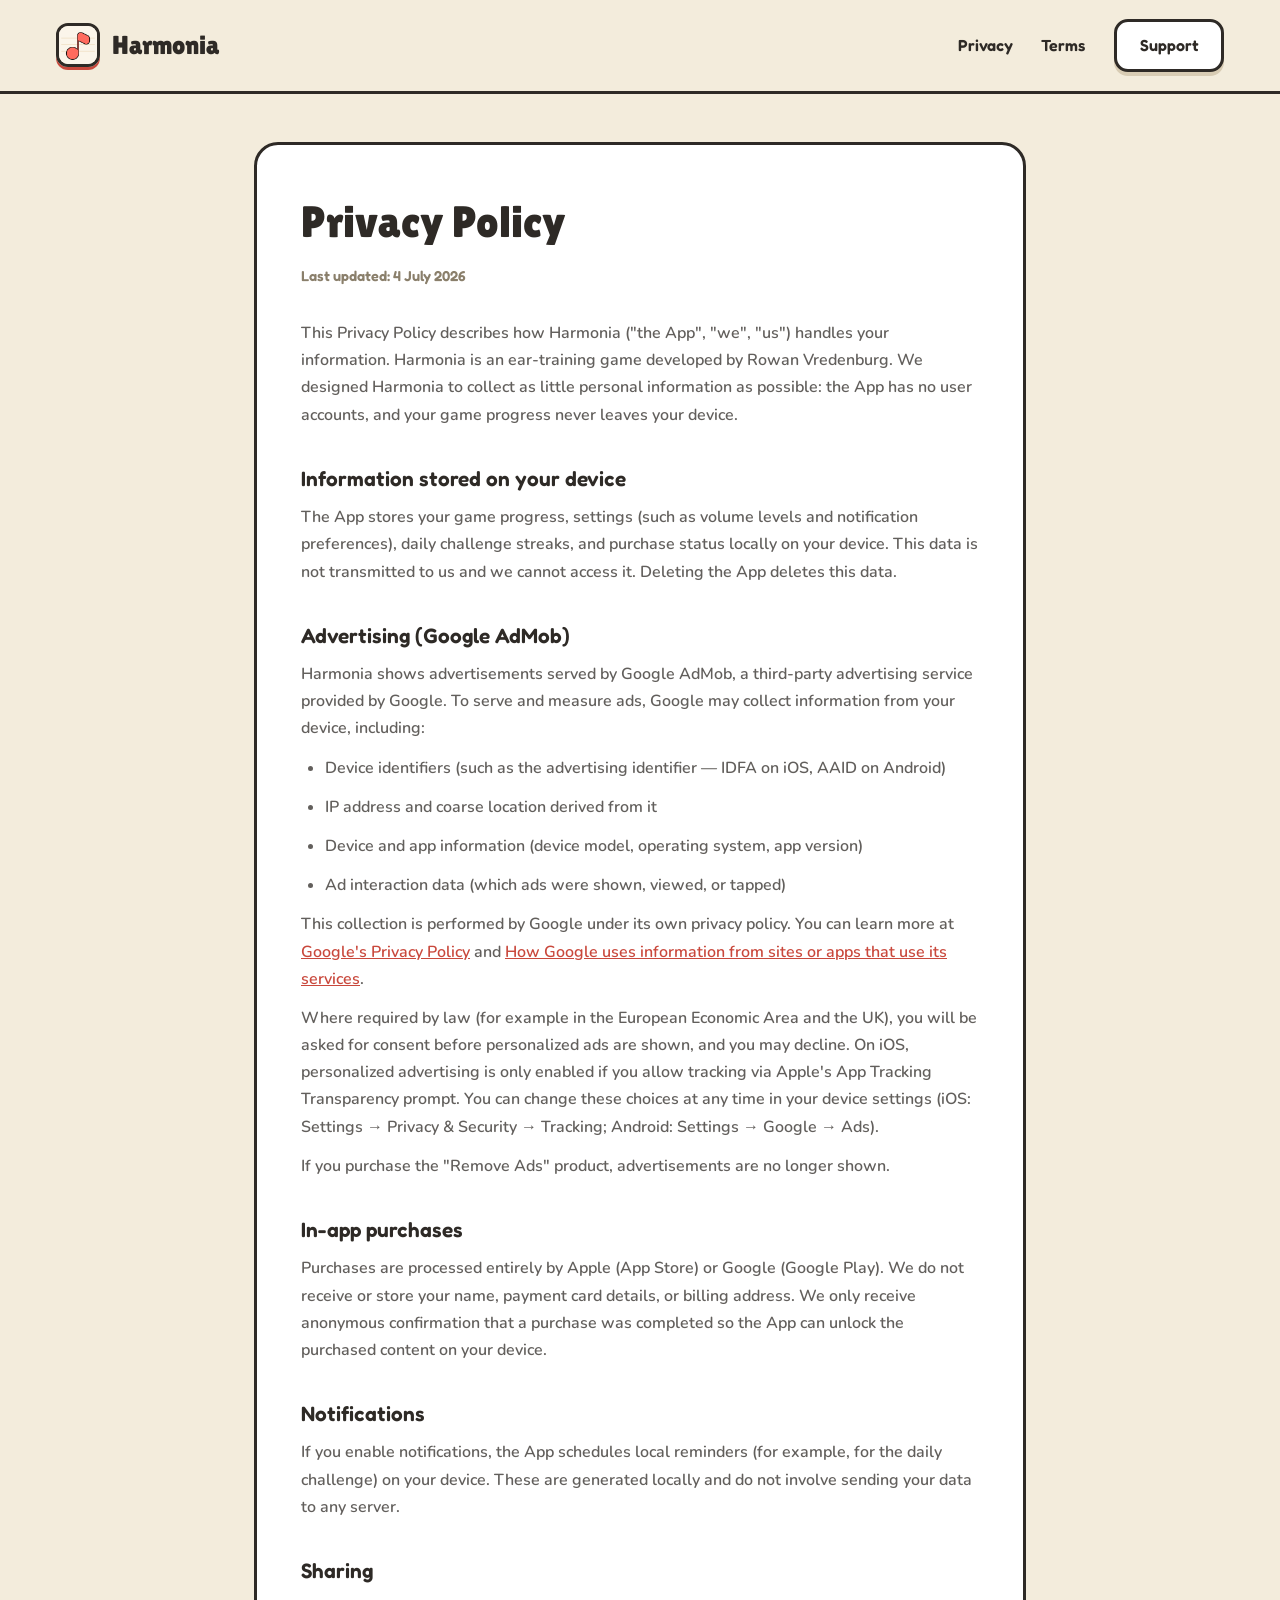
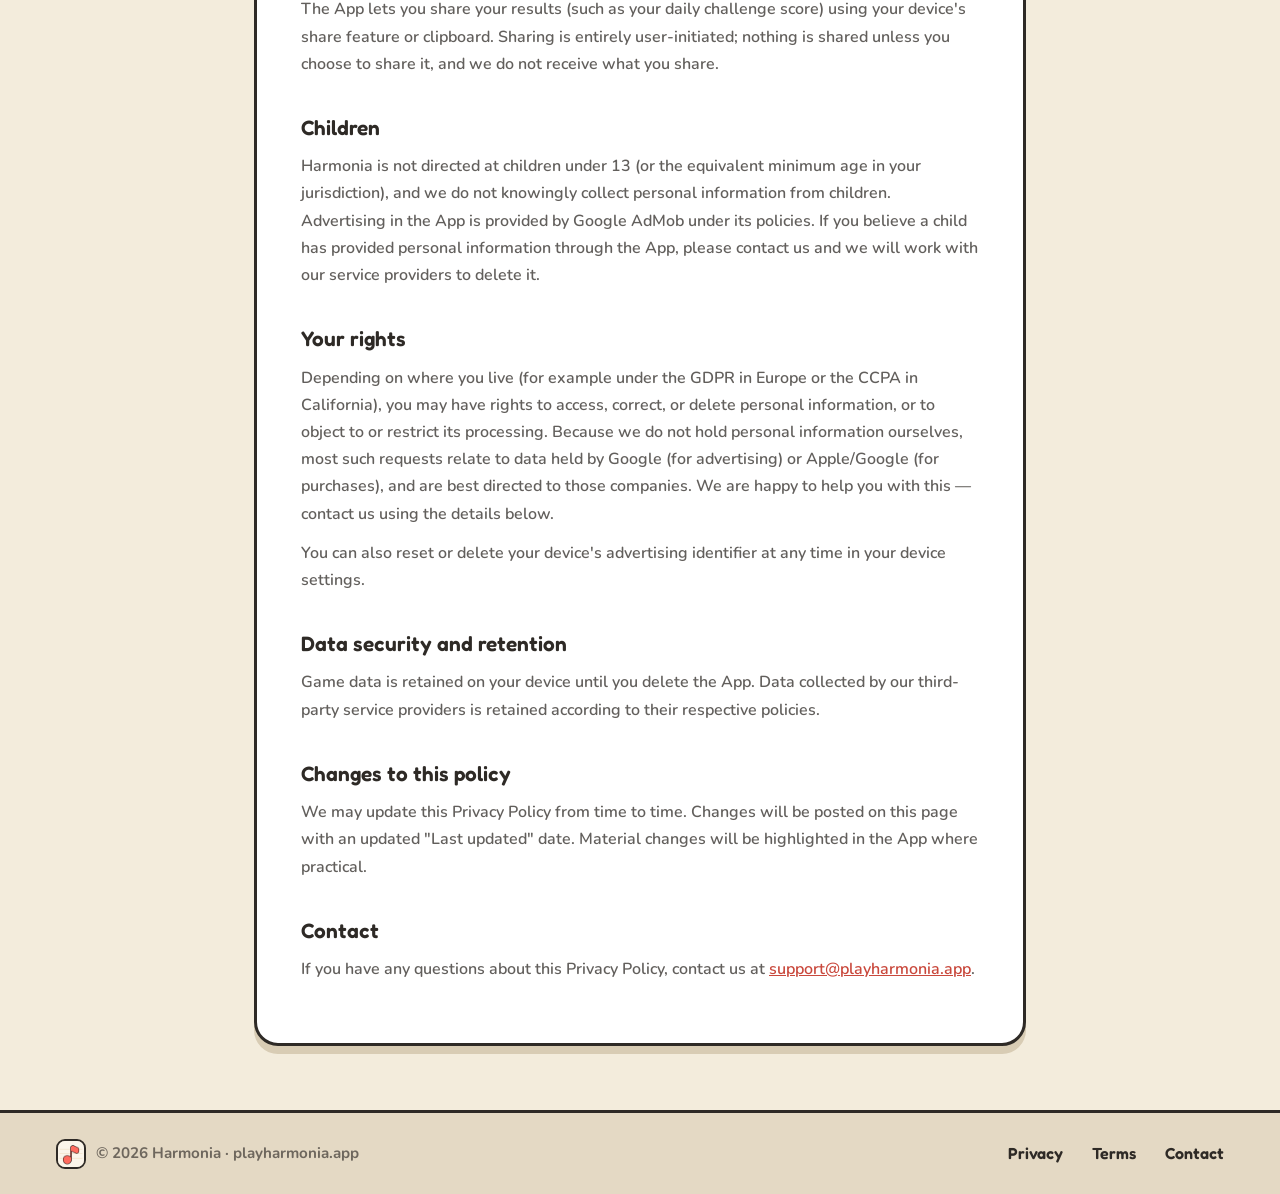
==== commit d3860a73: "Add OG tags for link previews; fix domain to playharmonia.app Adds Open Graph/Twitter meta tags so l" ====
--- a/privacy/index.html
+++ b/privacy/index.html
@@ -76,7 +76,7 @@
 <footer class="lp-footer">
   <div class="lp-footer-brand">
     <img src="/assets/harmonia_icon_r1.png" alt="">
-    <span>© 2026 Harmonia · playharmonia.com</span>
+    <span>© 2026 Harmonia · playharmonia.app</span>
   </div>
   <div class="lp-footer-links">
     <a href="/privacy/">Privacy</a>
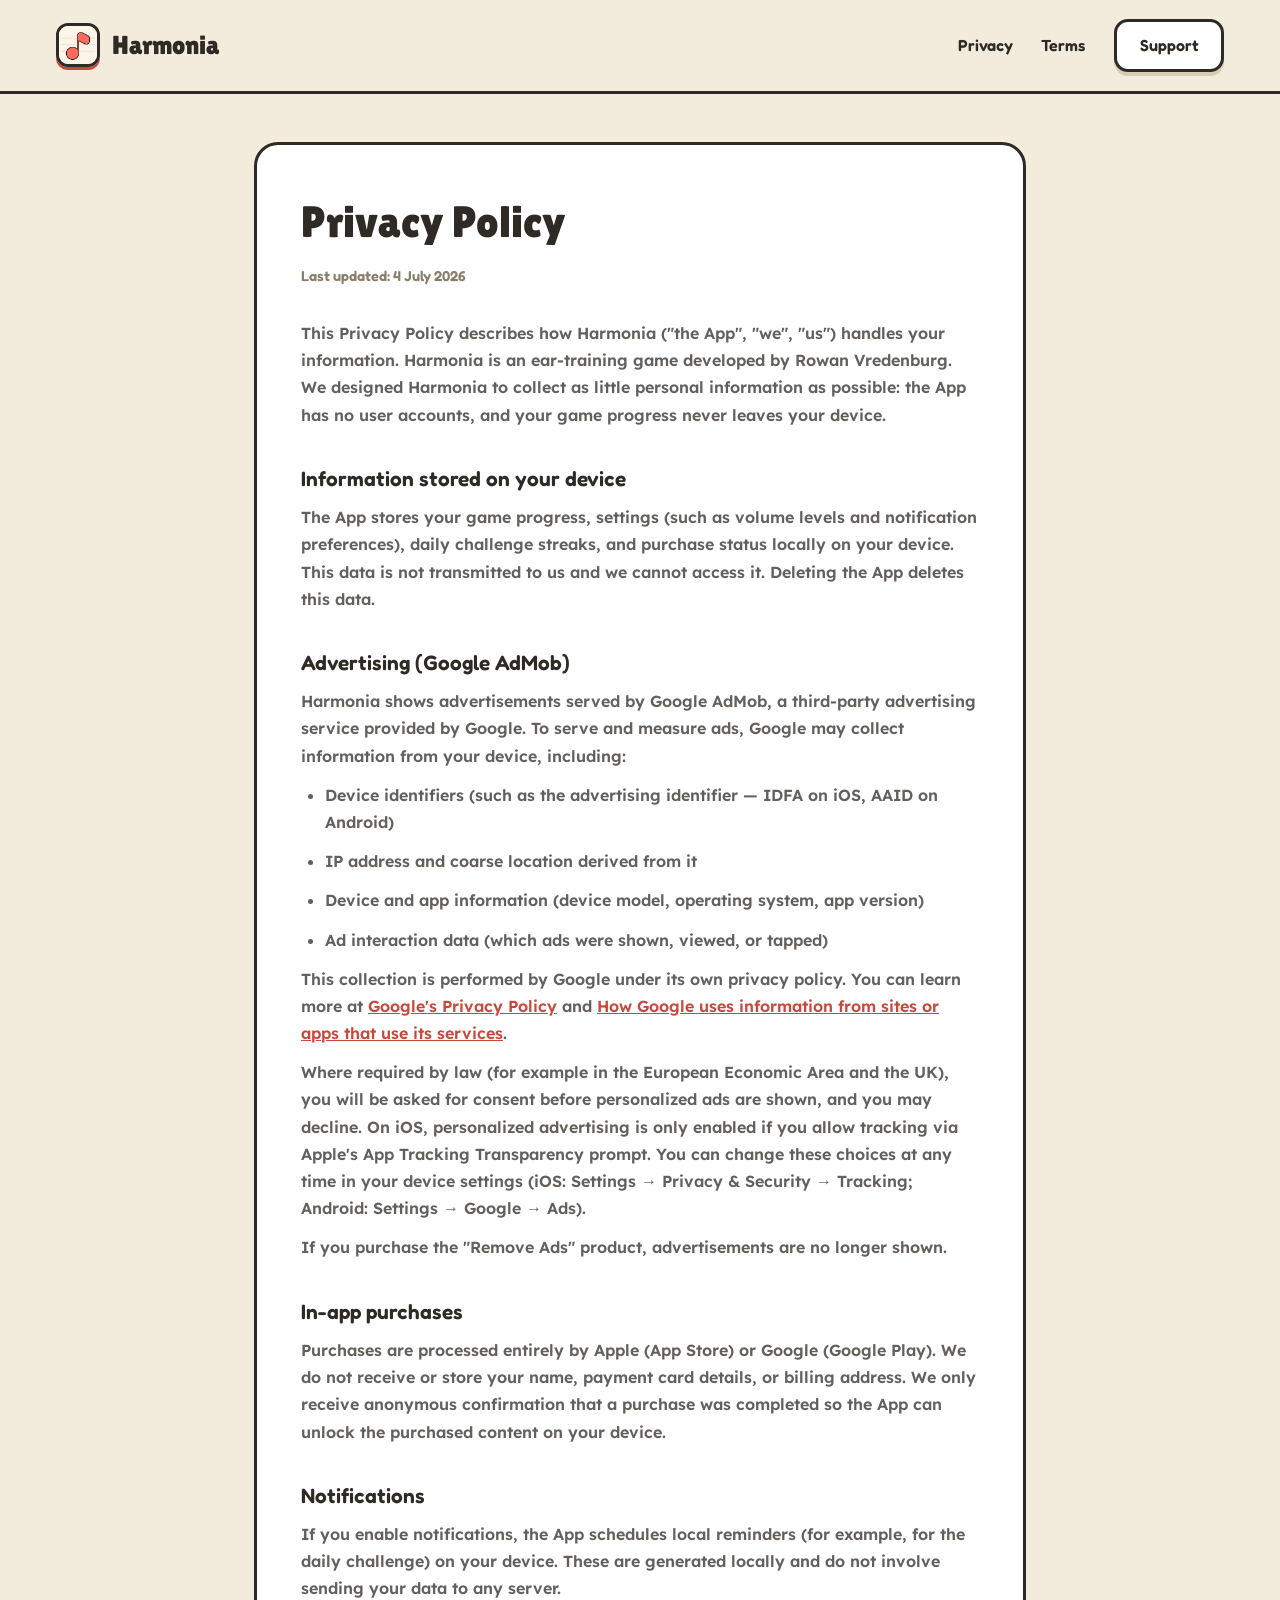
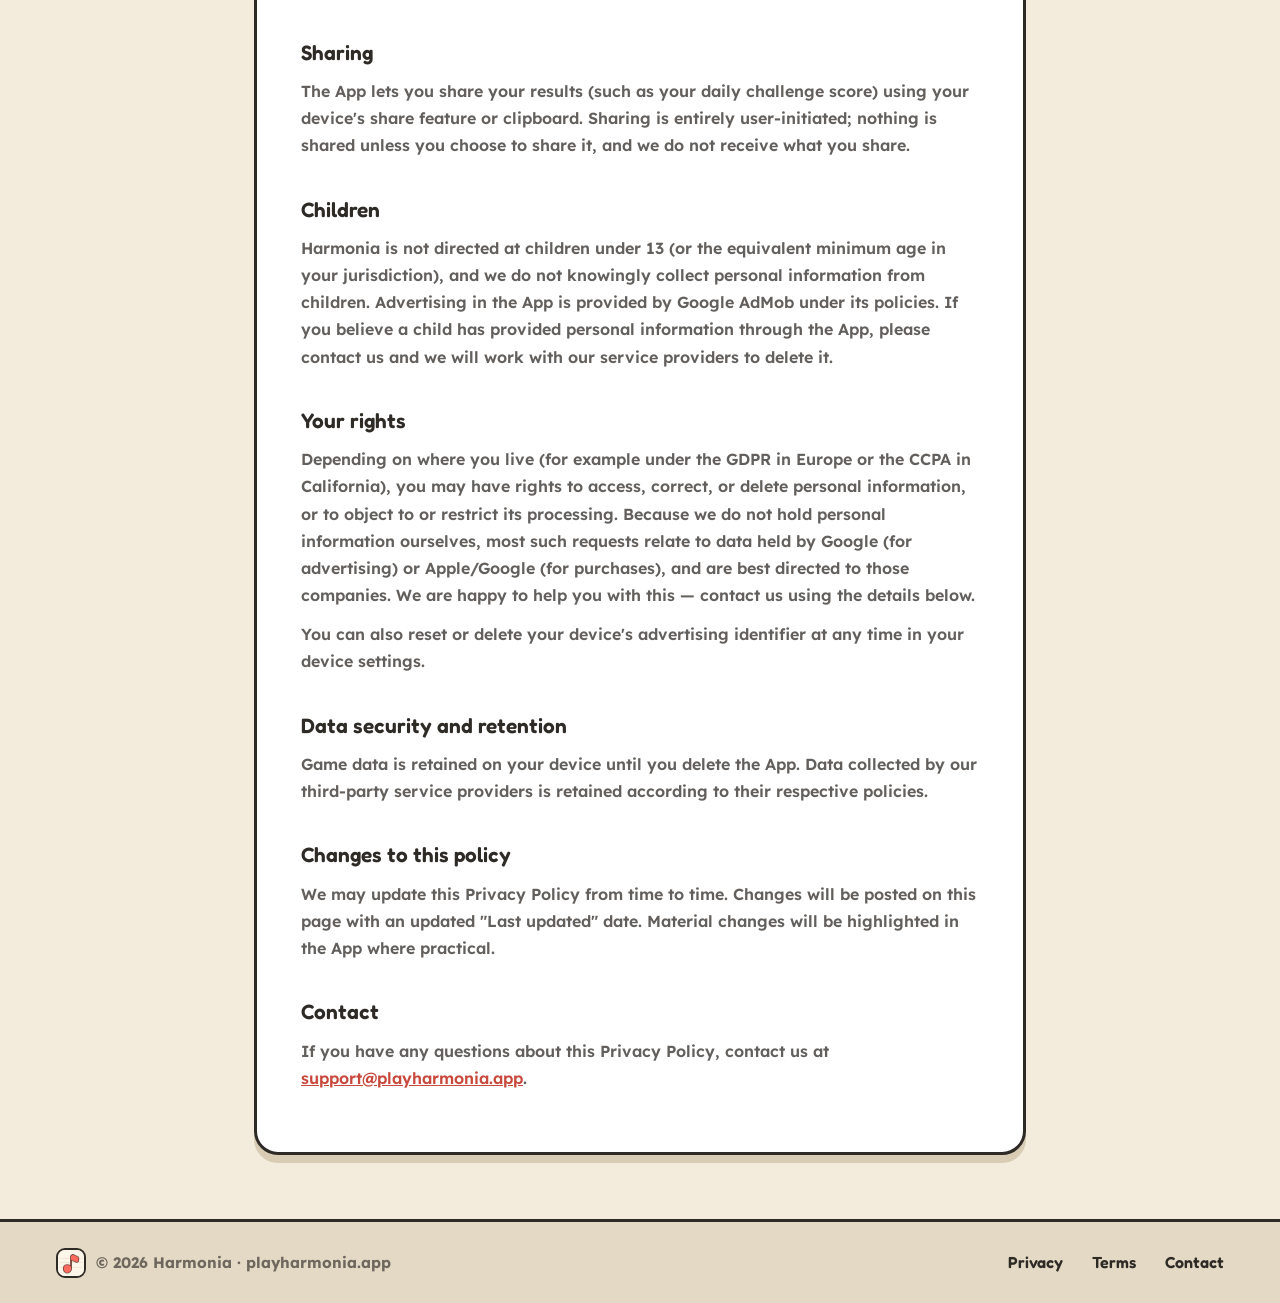
==== commit d7c76e7b: "Swap body font from Nunito to Lexend Co-Authored-By: Claude Opus 4.8 <noreply@anthropic.com>" ====
--- a/privacy/index.html
+++ b/privacy/index.html
@@ -6,7 +6,7 @@
 <title>Privacy Policy — Harmonia</title>
 <link rel="preconnect" href="https://fonts.googleapis.com">
 <link rel="preconnect" href="https://fonts.gstatic.com" crossorigin>
-<link href="https://fonts.googleapis.com/css2?family=Lilita+One&family=Fredoka:wght@400;500;600;700&family=Nunito:wght@400;600;700;800&display=swap" rel="stylesheet">
+<link href="https://fonts.googleapis.com/css2?family=Lilita+One&family=Fredoka:wght@400;500;600;700&family=Lexend:wght@400;500;600;700&display=swap" rel="stylesheet">
 <link rel="icon" type="image/png" href="/assets/harmonia_icon_r1.png">
 <link rel="stylesheet" href="/style.css">
 </head>
--- a/style.css
+++ b/style.css
@@ -1,7 +1,7 @@
 /* ============================================================
    Harmonia — paper & play design language
    Flat fills · 3px ink outlines · hard offset shadows
-   Lilita One (display) / Fredoka (UI) / Nunito (body)
+   Lilita One (display) / Fredoka (UI) / Lexend (body)
    ============================================================ */
 
 :root {
@@ -26,13 +26,13 @@
 body {
   background: var(--paper);
   color: var(--ink);
-  font-family: 'Nunito', -apple-system, sans-serif;
+  font-family: 'Lexend', -apple-system, sans-serif;
   line-height: 1.7;
   -webkit-font-smoothing: antialiased;
 }
 
 h1, h2, h3, .brand {
-  font-family: 'Fredoka', 'Nunito', sans-serif;
+  font-family: 'Fredoka', 'Lexend', sans-serif;
   font-weight: 600;
 }
 
@@ -209,6 +209,10 @@
   gap: 0.9rem;
   margin-top: 1.9rem;
   flex-wrap: wrap;
+}
+
+.lp-store-badges-center {
+  justify-content: center;
 }
 
 .lp-store-badge {
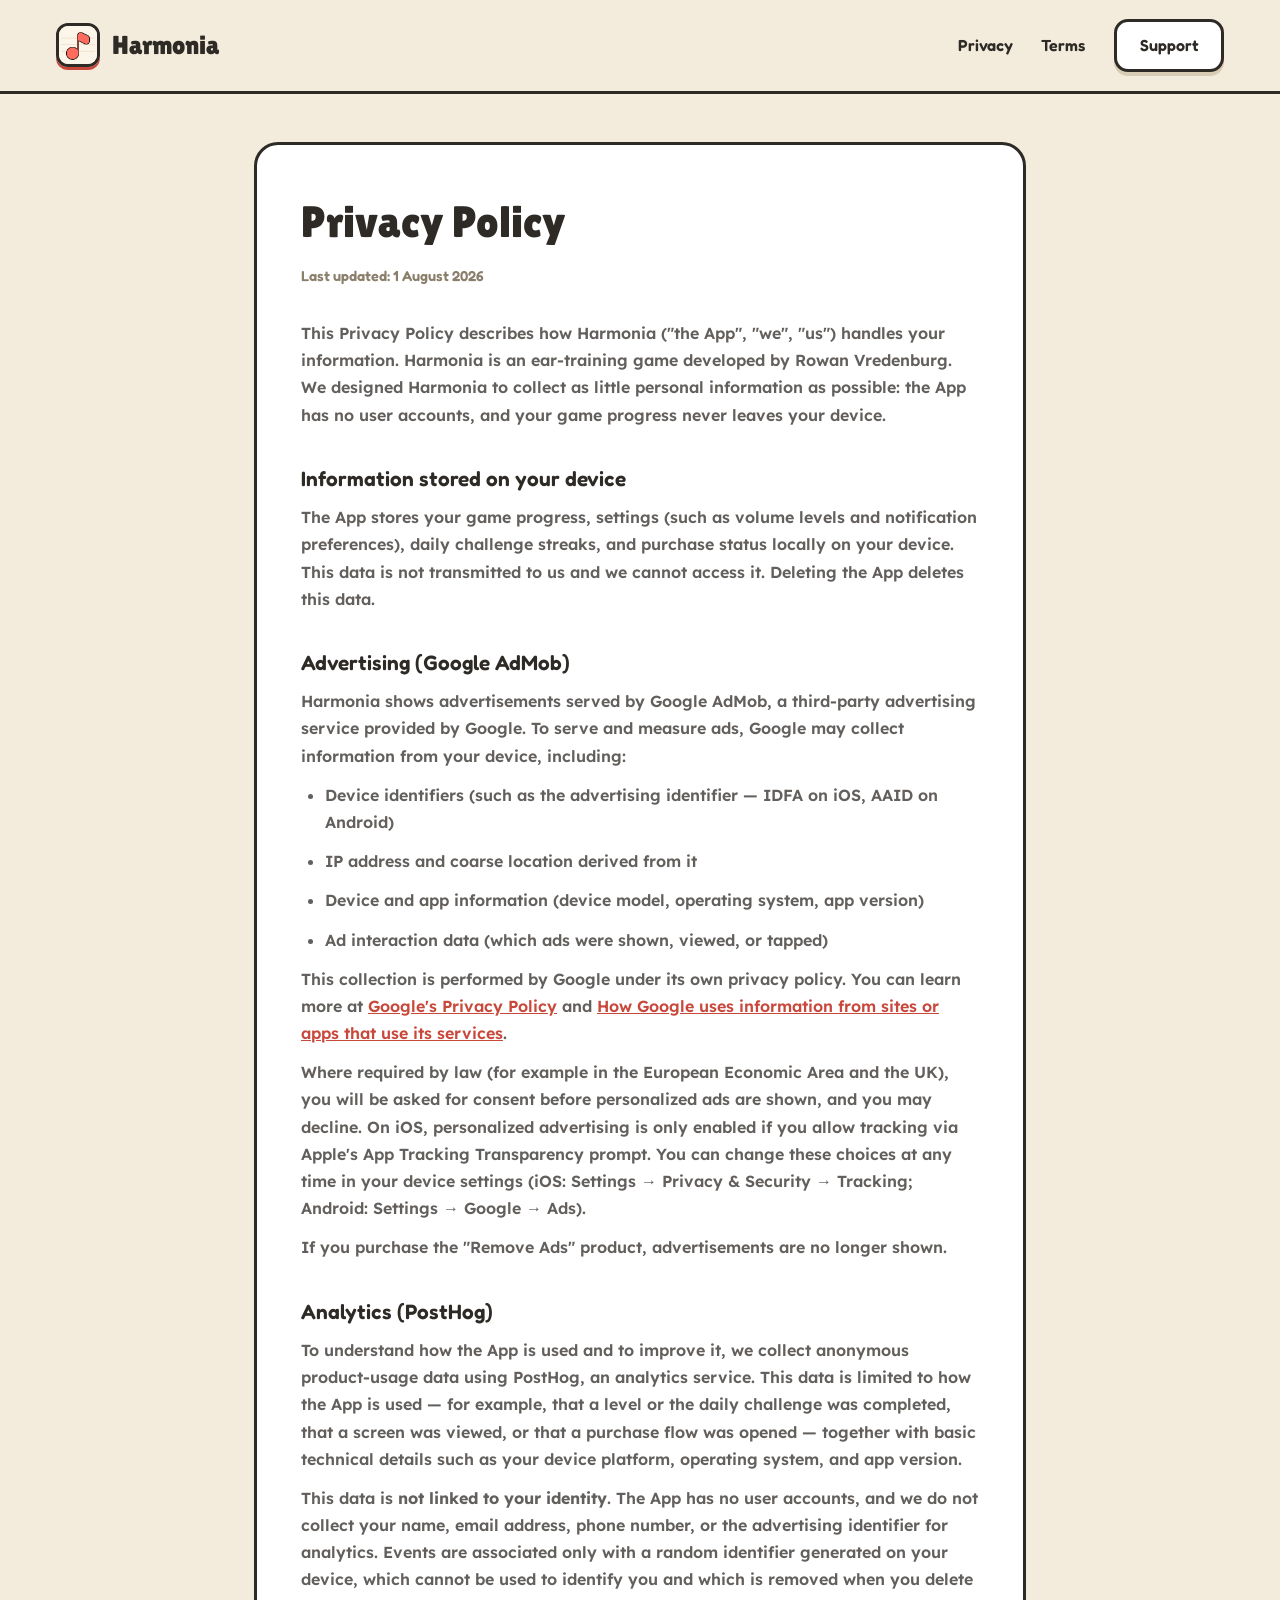
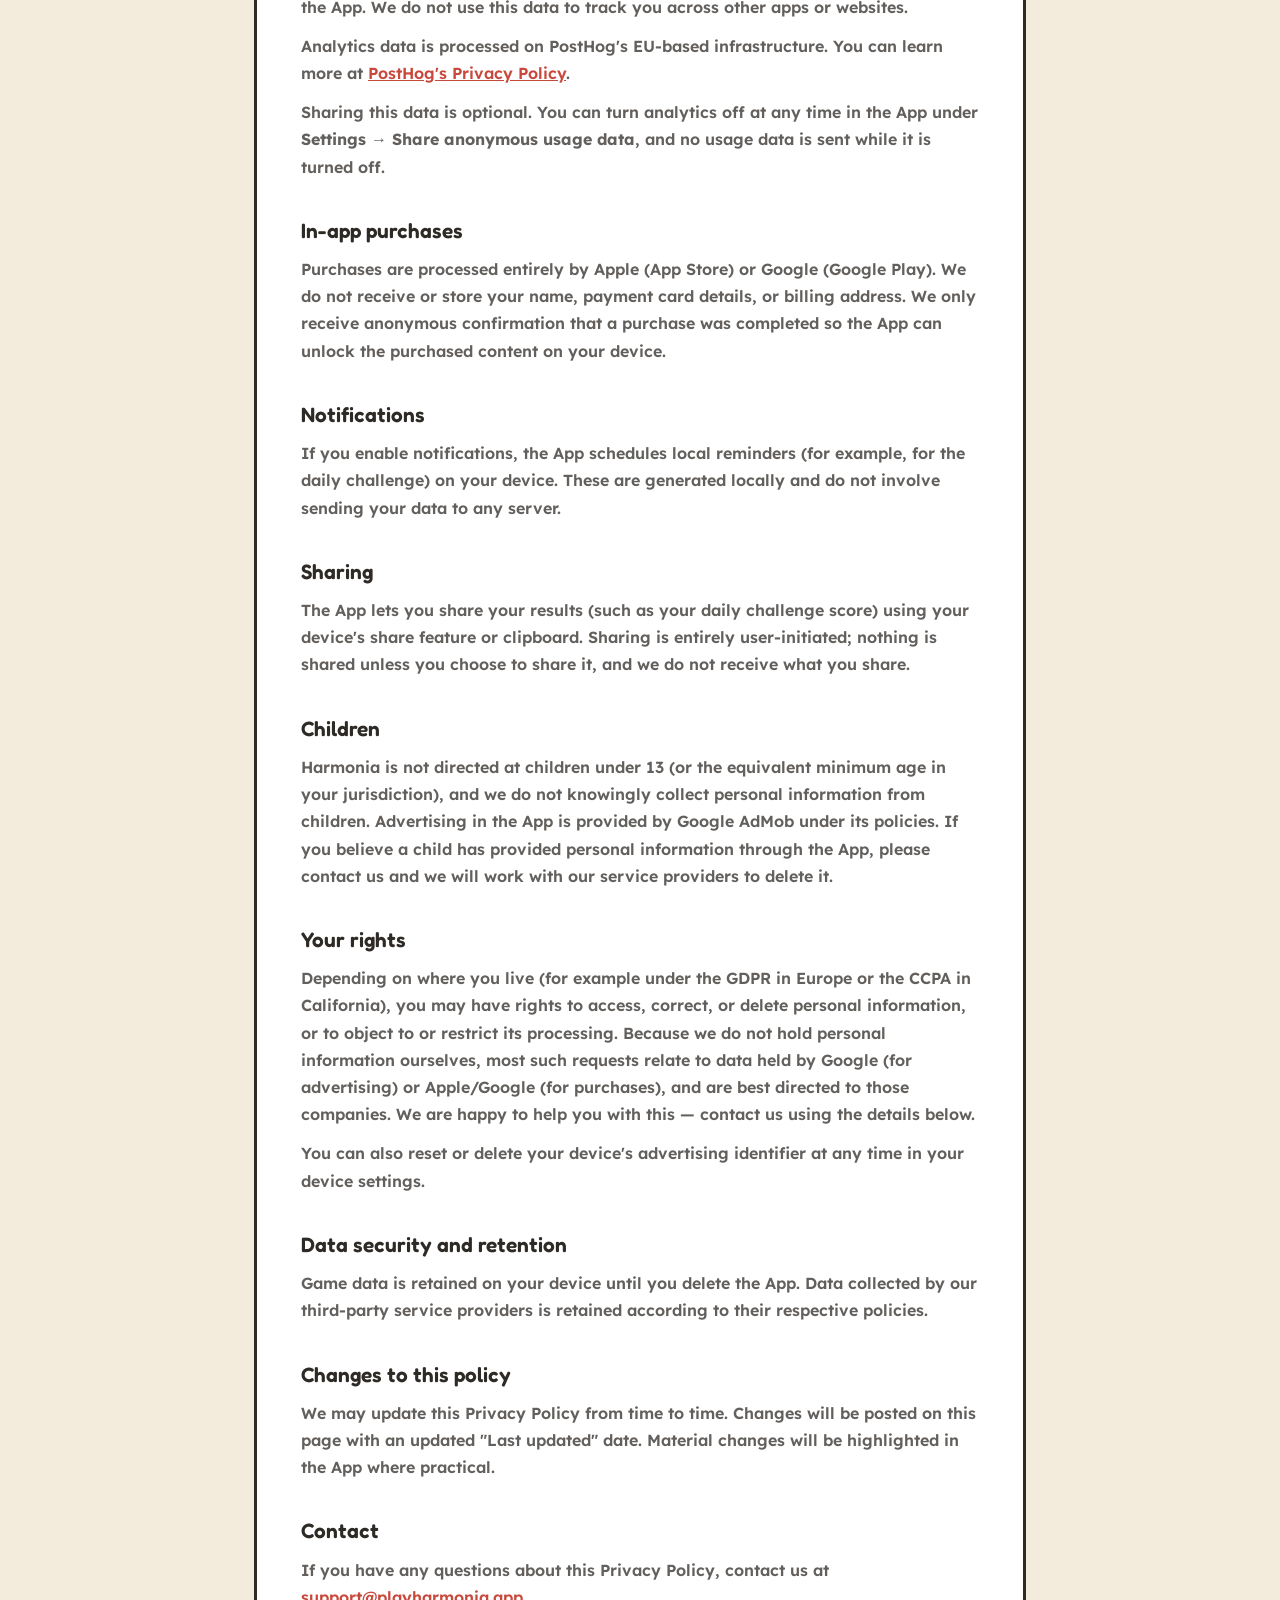
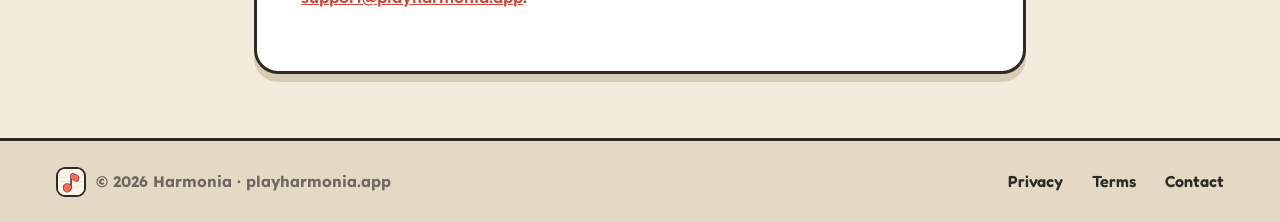
==== commit 707436b6: "Privacy policy: add PostHog anonymous analytics section Co-Authored-By: Claude Opus 4.8 <noreply@ant" ====
--- a/privacy/index.html
+++ b/privacy/index.html
@@ -27,7 +27,7 @@
 <div class="container">
   <article class="lp-legal">
     <h1>Privacy Policy</h1>
-    <p class="updated">Last updated: 4 July 2026</p>
+    <p class="updated">Last updated: 1 August 2026</p>
 
     <p>This Privacy Policy describes how Harmonia ("the App", "we", "us") handles your information. Harmonia is an ear-training game developed by Rowan Vredenburg. We designed Harmonia to collect as little personal information as possible: the App has no user accounts, and your game progress never leaves your device.</p>
 
@@ -45,6 +45,12 @@
     <p>This collection is performed by Google under its own privacy policy. You can learn more at <a href="https://policies.google.com/privacy" rel="noopener">Google's Privacy Policy</a> and <a href="https://policies.google.com/technologies/partner-sites" rel="noopener">How Google uses information from sites or apps that use its services</a>.</p>
     <p>Where required by law (for example in the European Economic Area and the UK), you will be asked for consent before personalized ads are shown, and you may decline. On iOS, personalized advertising is only enabled if you allow tracking via Apple's App Tracking Transparency prompt. You can change these choices at any time in your device settings (iOS: Settings → Privacy &amp; Security → Tracking; Android: Settings → Google → Ads).</p>
     <p>If you purchase the "Remove Ads" product, advertisements are no longer shown.</p>
+
+    <h2>Analytics (PostHog)</h2>
+    <p>To understand how the App is used and to improve it, we collect anonymous product-usage data using PostHog, an analytics service. This data is limited to how the App is used — for example, that a level or the daily challenge was completed, that a screen was viewed, or that a purchase flow was opened — together with basic technical details such as your device platform, operating system, and app version.</p>
+    <p>This data is <strong>not linked to your identity</strong>. The App has no user accounts, and we do not collect your name, email address, phone number, or the advertising identifier for analytics. Events are associated only with a random identifier generated on your device, which cannot be used to identify you and which is removed when you delete the App. We do not use this data to track you across other apps or websites.</p>
+    <p>Analytics data is processed on PostHog's EU-based infrastructure. You can learn more at <a href="https://posthog.com/privacy" rel="noopener">PostHog's Privacy Policy</a>.</p>
+    <p>Sharing this data is optional. You can turn analytics off at any time in the App under <strong>Settings → Share anonymous usage data</strong>, and no usage data is sent while it is turned off.</p>
 
     <h2>In-app purchases</h2>
     <p>Purchases are processed entirely by Apple (App Store) or Google (Google Play). We do not receive or store your name, payment card details, or billing address. We only receive anonymous confirmation that a purchase was completed so the App can unlock the purchased content on your device.</p>
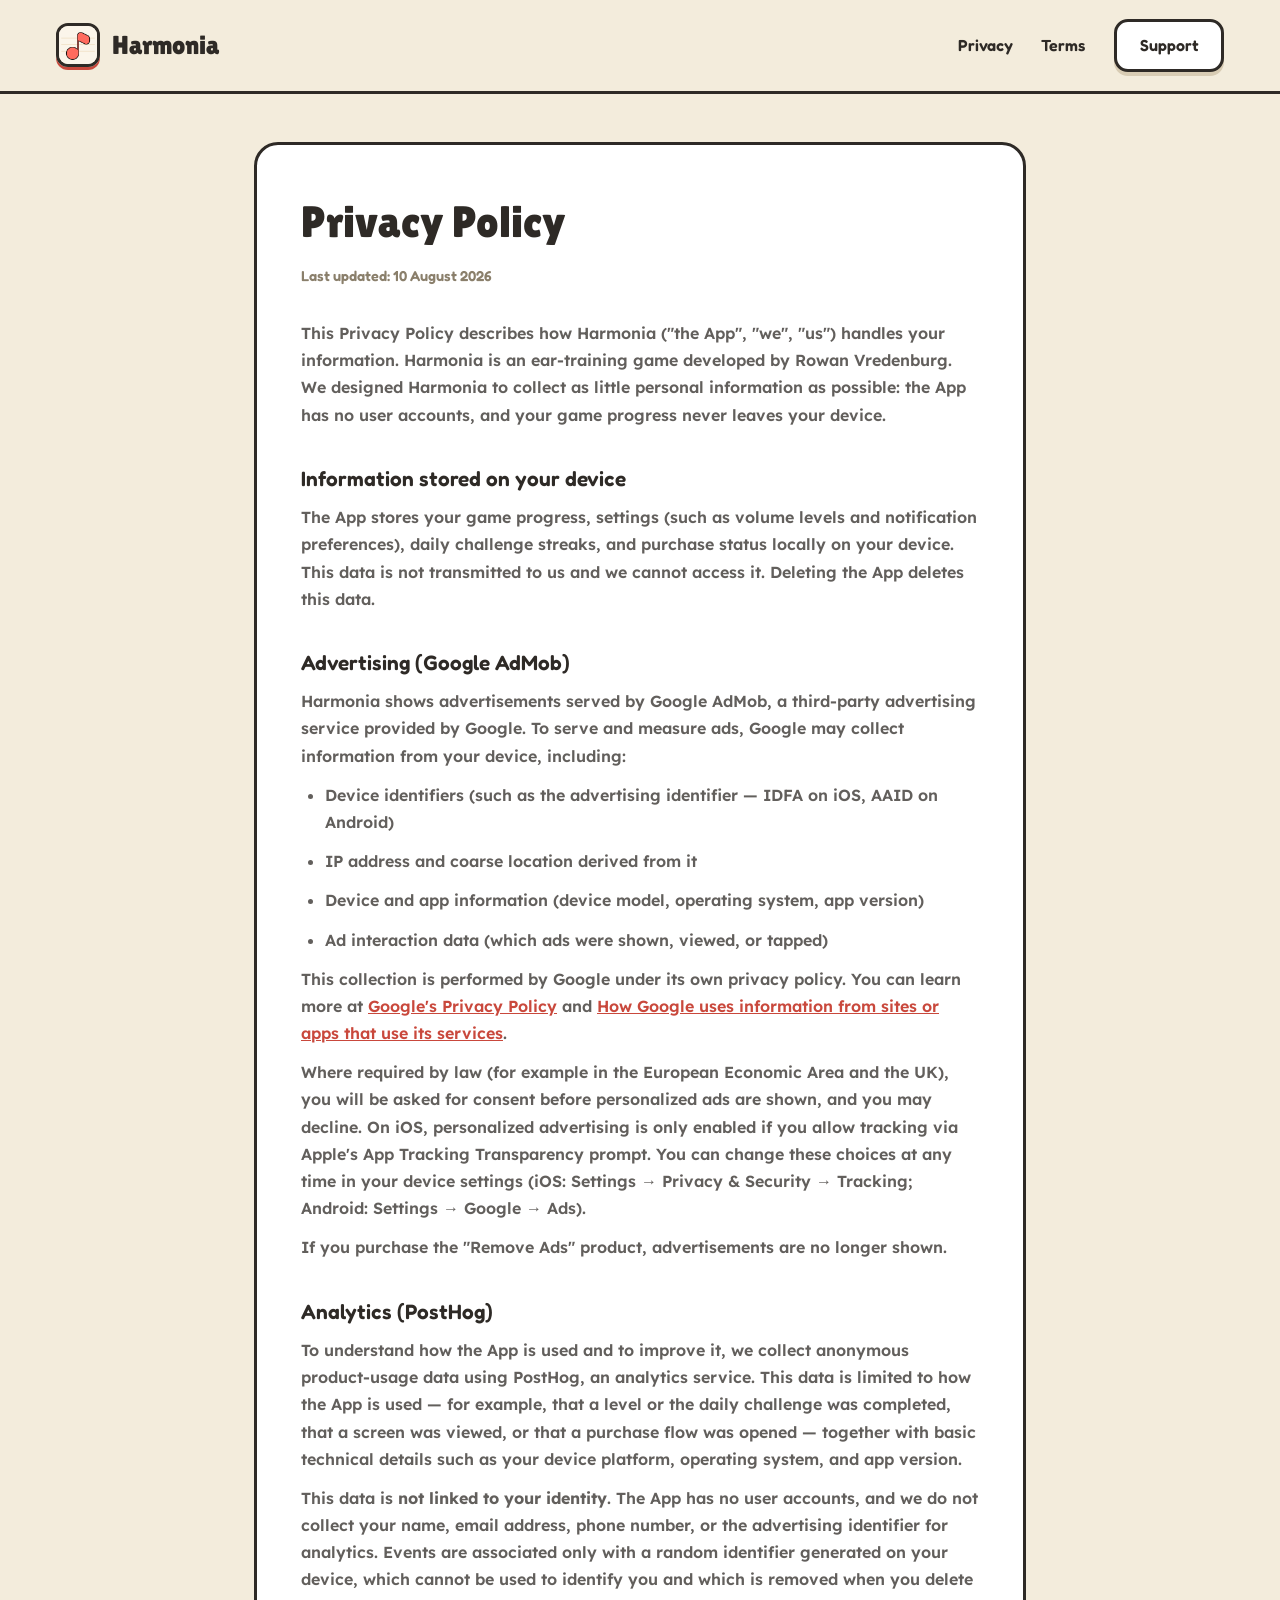
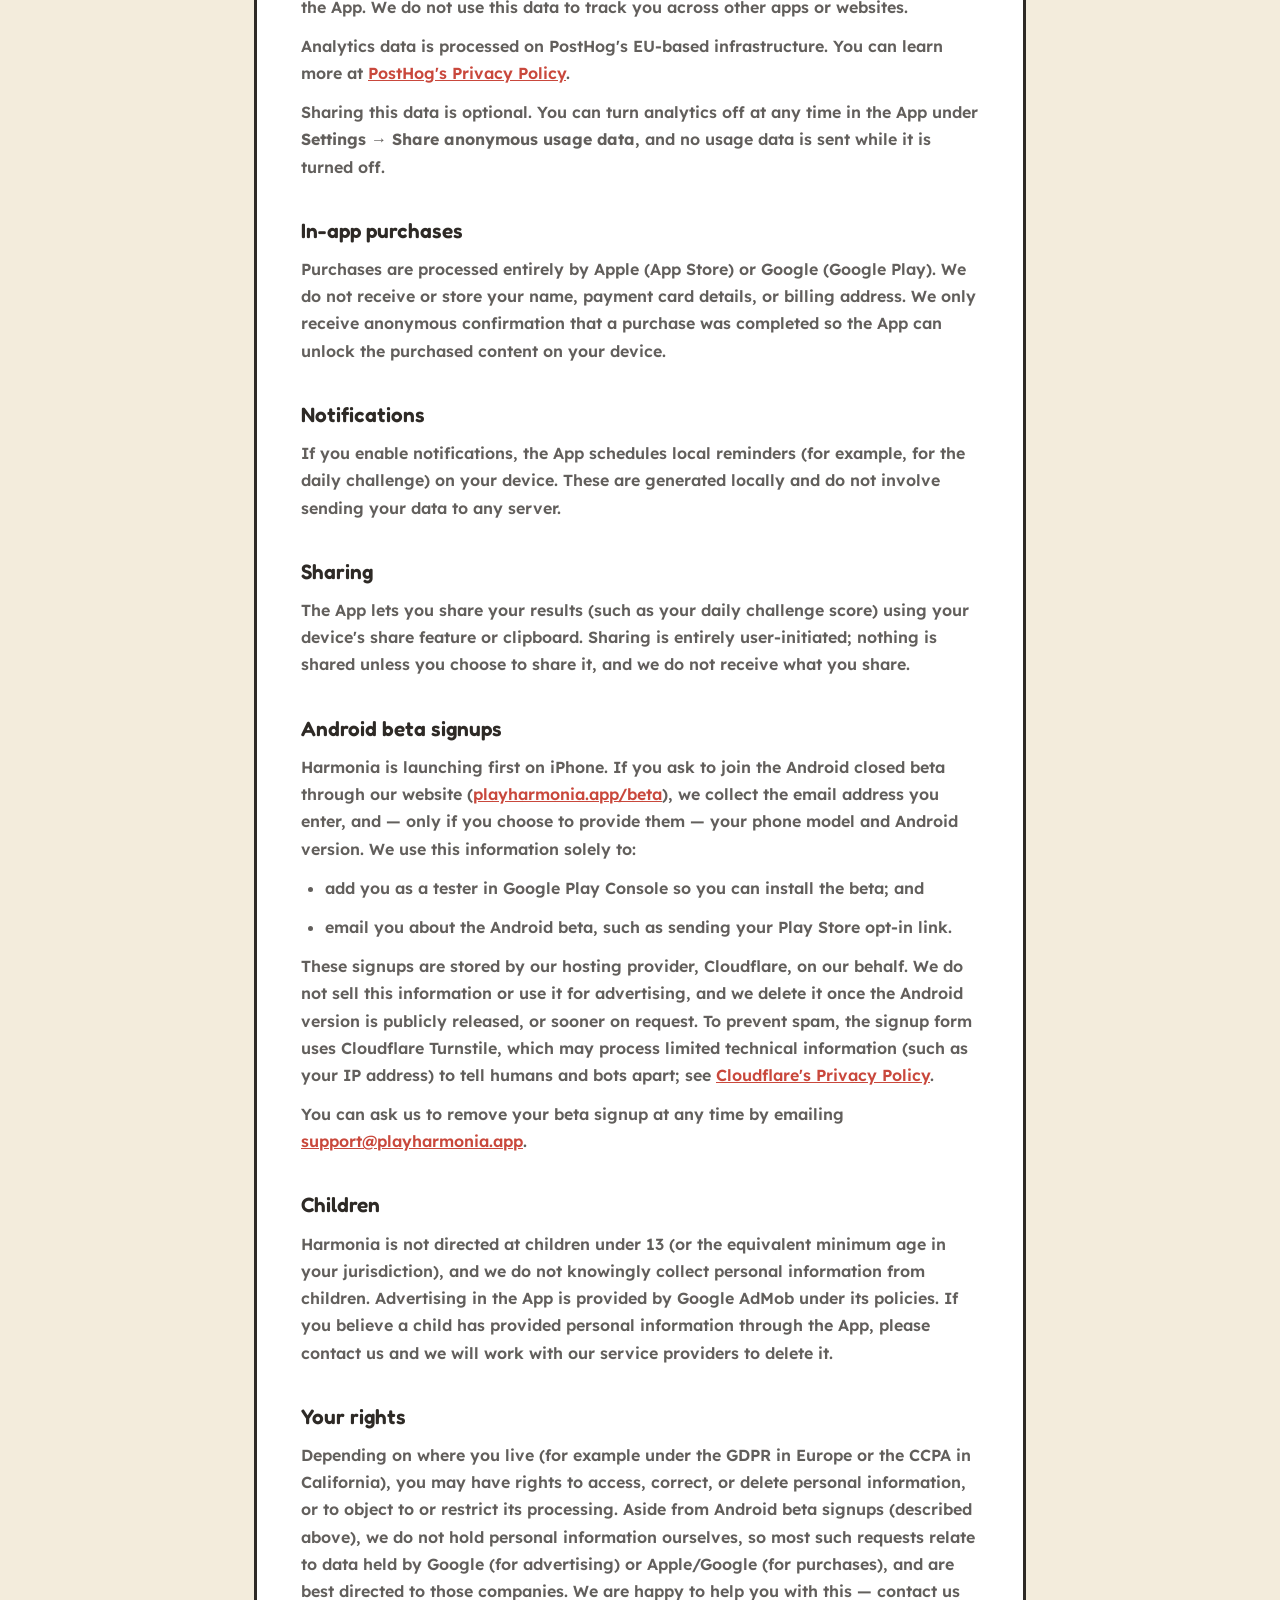
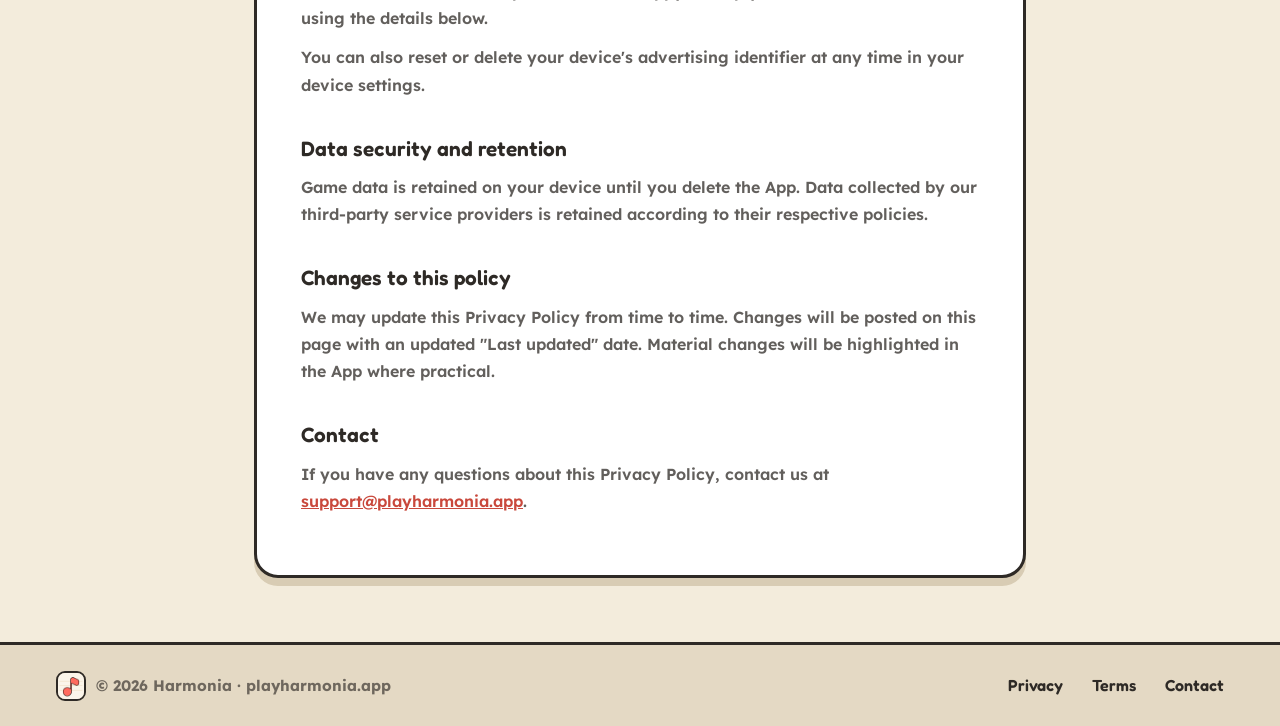
==== commit f039cc69: "Add Android beta signup, iOS download routing, and optimized hero media iOS-first launch support: - " ====
--- a/privacy/index.html
+++ b/privacy/index.html
@@ -27,7 +27,7 @@
 <div class="container">
   <article class="lp-legal">
     <h1>Privacy Policy</h1>
-    <p class="updated">Last updated: 1 August 2026</p>
+    <p class="updated">Last updated: 10 August 2026</p>
 
     <p>This Privacy Policy describes how Harmonia ("the App", "we", "us") handles your information. Harmonia is an ear-training game developed by Rowan Vredenburg. We designed Harmonia to collect as little personal information as possible: the App has no user accounts, and your game progress never leaves your device.</p>
 
@@ -61,11 +61,20 @@
     <h2>Sharing</h2>
     <p>The App lets you share your results (such as your daily challenge score) using your device's share feature or clipboard. Sharing is entirely user-initiated; nothing is shared unless you choose to share it, and we do not receive what you share.</p>
 
+    <h2>Android beta signups</h2>
+    <p>Harmonia is launching first on iPhone. If you ask to join the Android closed beta through our website (<a href="https://playharmonia.app/beta/">playharmonia.app/beta</a>), we collect the email address you enter, and — only if you choose to provide them — your phone model and Android version. We use this information solely to:</p>
+    <ul>
+      <li>add you as a tester in Google Play Console so you can install the beta; and</li>
+      <li>email you about the Android beta, such as sending your Play Store opt-in link.</li>
+    </ul>
+    <p>These signups are stored by our hosting provider, Cloudflare, on our behalf. We do not sell this information or use it for advertising, and we delete it once the Android version is publicly released, or sooner on request. To prevent spam, the signup form uses Cloudflare Turnstile, which may process limited technical information (such as your IP address) to tell humans and bots apart; see <a href="https://www.cloudflare.com/privacypolicy/" rel="noopener">Cloudflare's Privacy Policy</a>.</p>
+    <p>You can ask us to remove your beta signup at any time by emailing <a href="mailto:support@playharmonia.app">support@playharmonia.app</a>.</p>
+
     <h2>Children</h2>
     <p>Harmonia is not directed at children under 13 (or the equivalent minimum age in your jurisdiction), and we do not knowingly collect personal information from children. Advertising in the App is provided by Google AdMob under its policies. If you believe a child has provided personal information through the App, please contact us and we will work with our service providers to delete it.</p>
 
     <h2>Your rights</h2>
-    <p>Depending on where you live (for example under the GDPR in Europe or the CCPA in California), you may have rights to access, correct, or delete personal information, or to object to or restrict its processing. Because we do not hold personal information ourselves, most such requests relate to data held by Google (for advertising) or Apple/Google (for purchases), and are best directed to those companies. We are happy to help you with this — contact us using the details below.</p>
+    <p>Depending on where you live (for example under the GDPR in Europe or the CCPA in California), you may have rights to access, correct, or delete personal information, or to object to or restrict its processing. Aside from Android beta signups (described above), we do not hold personal information ourselves, so most such requests relate to data held by Google (for advertising) or Apple/Google (for purchases), and are best directed to those companies. We are happy to help you with this — contact us using the details below.</p>
     <p>You can also reset or delete your device's advertising identifier at any time in your device settings.</p>
 
     <h2>Data security and retention</h2>
--- a/style.css
+++ b/style.css
@@ -624,3 +624,183 @@
 @media (max-width: 600px) {
   .lp-legal { padding: 1.75rem 1.4rem 2rem; }
 }
+
+/* ============================================================
+   Simple centred pages (beta signup / download)
+   ============================================================ */
+.lp-simple {
+  min-height: 100vh;
+  display: flex;
+  flex-direction: column;
+}
+
+.lp-simple-main {
+  flex: 1;
+  display: flex;
+  align-items: center;
+  justify-content: center;
+  padding: 2.5rem 1.5rem 3.5rem;
+}
+
+.lp-card {
+  width: 100%;
+  max-width: 560px;
+  background: var(--card);
+  border: 3px solid var(--ink);
+  border-radius: 24px;
+  box-shadow: 0 8px 0 var(--shadow);
+  padding: 2.5rem 2.5rem 2.75rem;
+  text-align: center;
+}
+
+.lp-card-icon {
+  width: 82px;
+  height: 82px;
+  border-radius: 20px;
+  border: 3px solid var(--ink);
+  box-shadow: 0 5px 0 var(--coral-dark);
+  display: block;
+  margin: 0 auto 1.25rem;
+}
+
+.lp-card h1 {
+  font-family: 'Lilita One', 'Fredoka', sans-serif;
+  font-weight: 400;
+  font-size: clamp(1.8rem, 4vw, 2.4rem);
+  line-height: 1.08;
+}
+
+.lp-card .lp-sub {
+  font-weight: 600;
+  font-size: 1.05rem;
+  color: rgba(46, 42, 38, 0.72);
+  margin: 0.85rem 0 1.6rem;
+}
+
+/* ---- Form ---- */
+.lp-form { text-align: left; }
+
+.lp-field { margin-bottom: 1.1rem; }
+
+.lp-field label {
+  display: block;
+  font-family: 'Fredoka', sans-serif;
+  font-weight: 600;
+  font-size: 0.95rem;
+  margin-bottom: 0.35rem;
+}
+
+.lp-field .hint {
+  font-weight: 600;
+  font-size: 0.82rem;
+  color: var(--muted);
+  margin-top: 0.3rem;
+  line-height: 1.4;
+}
+
+.lp-input {
+  width: 100%;
+  font-family: 'Lexend', sans-serif;
+  font-size: 1rem;
+  color: var(--ink);
+  background: var(--paper);
+  border: 3px solid var(--ink);
+  border-radius: 12px;
+  padding: 0.7rem 0.9rem;
+  box-shadow: 0 3px 0 var(--shadow);
+}
+
+.lp-input:focus {
+  outline: none;
+  background: #fff;
+  box-shadow: 0 3px 0 var(--coral-dark);
+}
+
+.lp-row {
+  display: flex;
+  gap: 0.9rem;
+}
+.lp-row .lp-field { flex: 1; }
+
+.lp-consent {
+  display: flex;
+  align-items: flex-start;
+  gap: 0.6rem;
+  font-weight: 600;
+  font-size: 0.9rem;
+  color: rgba(46, 42, 38, 0.8);
+  margin: 0.4rem 0 1.2rem;
+}
+.lp-consent input {
+  width: 20px;
+  height: 20px;
+  margin-top: 2px;
+  flex: none;
+  accent-color: var(--coral);
+}
+
+.lp-form .lp-btn { width: 100%; }
+
+.lp-form-error {
+  color: var(--coral-dark);
+  font-weight: 700;
+  font-size: 0.9rem;
+  margin-top: 0.9rem;
+  min-height: 1.1em;
+}
+
+.cf-turnstile { margin: 0.4rem 0 1.1rem; }
+
+/* ---- Success state ---- */
+.lp-success { display: none; }
+.lp-success .lp-check {
+  width: 64px;
+  height: 64px;
+  border-radius: 50%;
+  background: var(--green);
+  border: 3px solid var(--ink);
+  box-shadow: 0 4px 0 var(--green-dark);
+  display: flex;
+  align-items: center;
+  justify-content: center;
+  font-size: 2rem;
+  margin: 0 auto 1.2rem;
+}
+
+/* ---- Download / QR ---- */
+.lp-qr {
+  width: 220px;
+  height: 220px;
+  padding: 14px;
+  background: #fff;
+  border: 3px solid var(--ink);
+  border-radius: 20px;
+  box-shadow: 0 6px 0 var(--shadow);
+  margin: 0.5rem auto 1.4rem;
+}
+.lp-qr img { display: block; width: 100%; height: 100%; }
+
+.lp-store-badges.lp-store-badges-center { margin-top: 0; }
+
+.lp-alt-link {
+  margin-top: 1.6rem;
+  font-weight: 600;
+  font-size: 0.92rem;
+  color: var(--muted);
+}
+.lp-alt-link a { color: var(--coral-dark); font-weight: 700; }
+
+.lp-back {
+  display: inline-block;
+  margin-top: 1.4rem;
+  font-family: 'Fredoka', sans-serif;
+  font-weight: 600;
+  color: var(--muted);
+  text-decoration: none;
+}
+.lp-back:hover { color: var(--coral); }
+
+@media (max-width: 600px) {
+  .lp-card { padding: 1.9rem 1.4rem 2rem; }
+  .lp-row { flex-direction: column; gap: 0; }
+}
